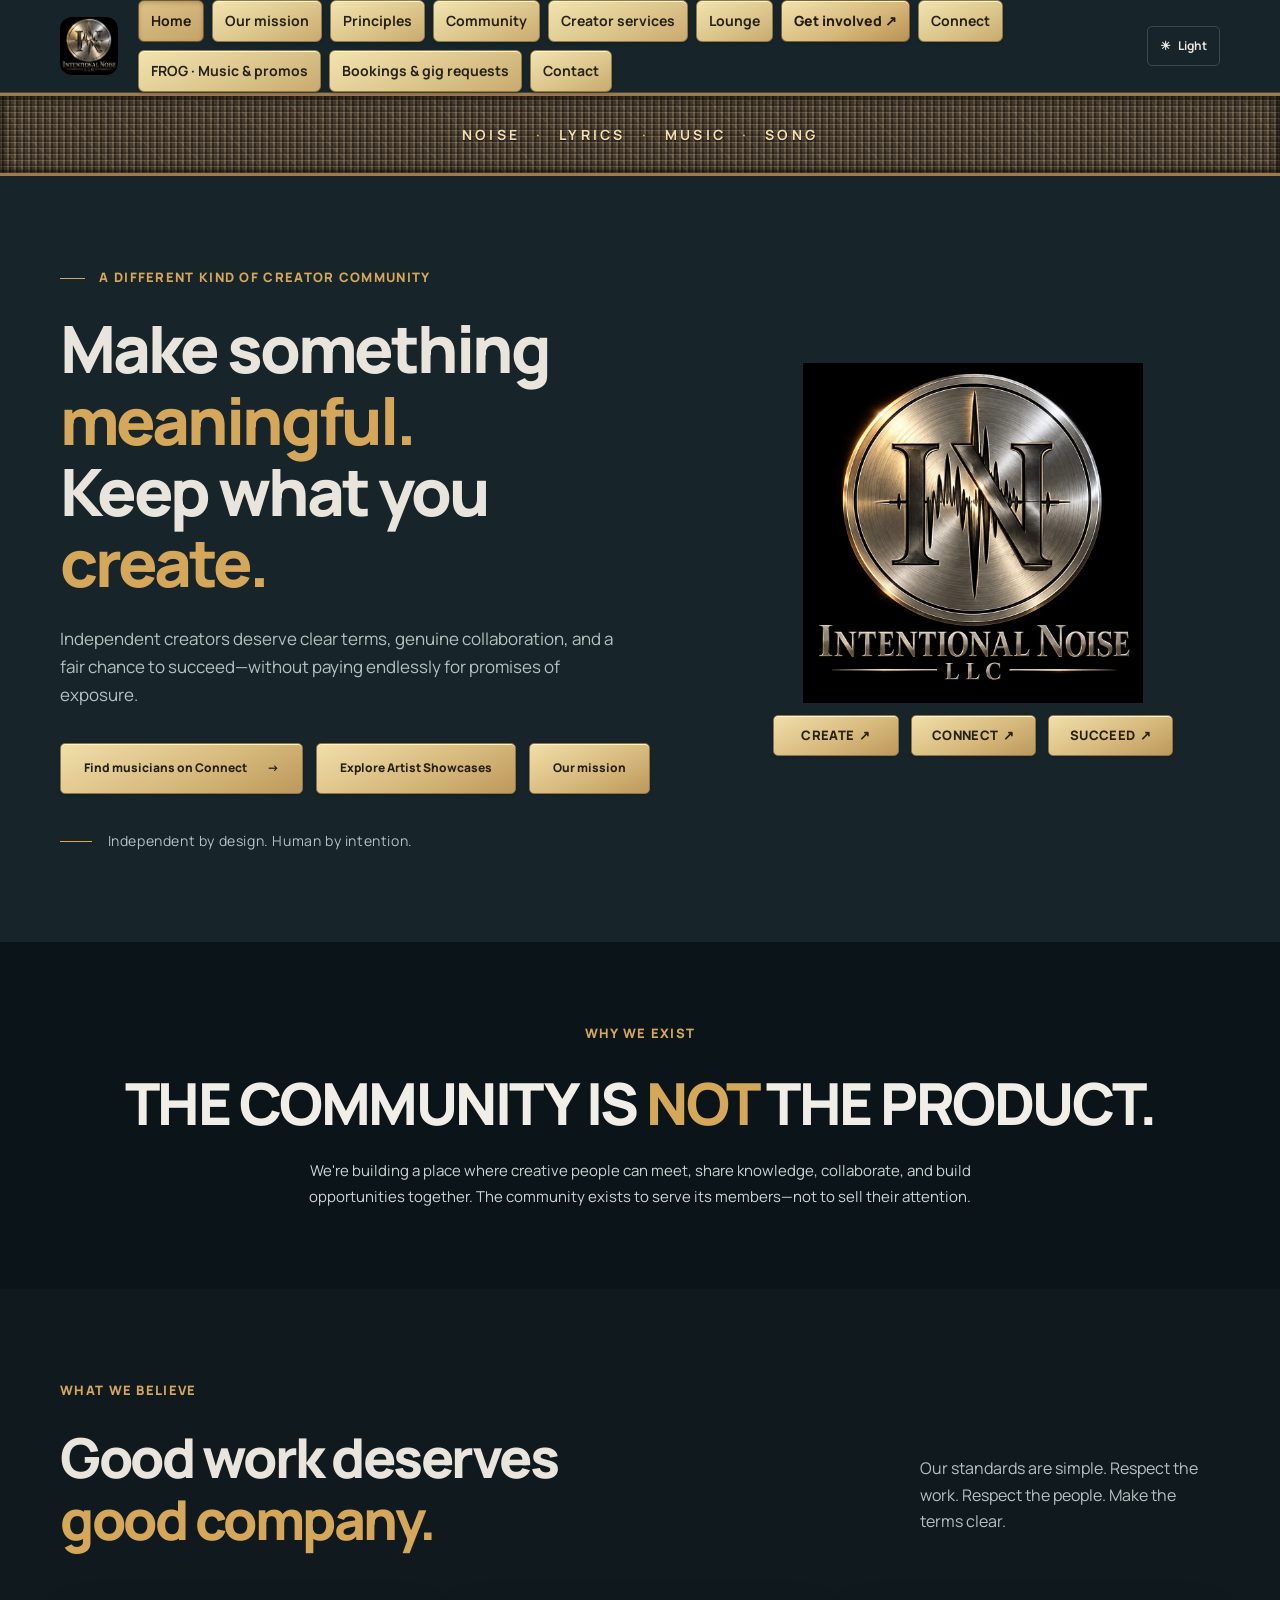
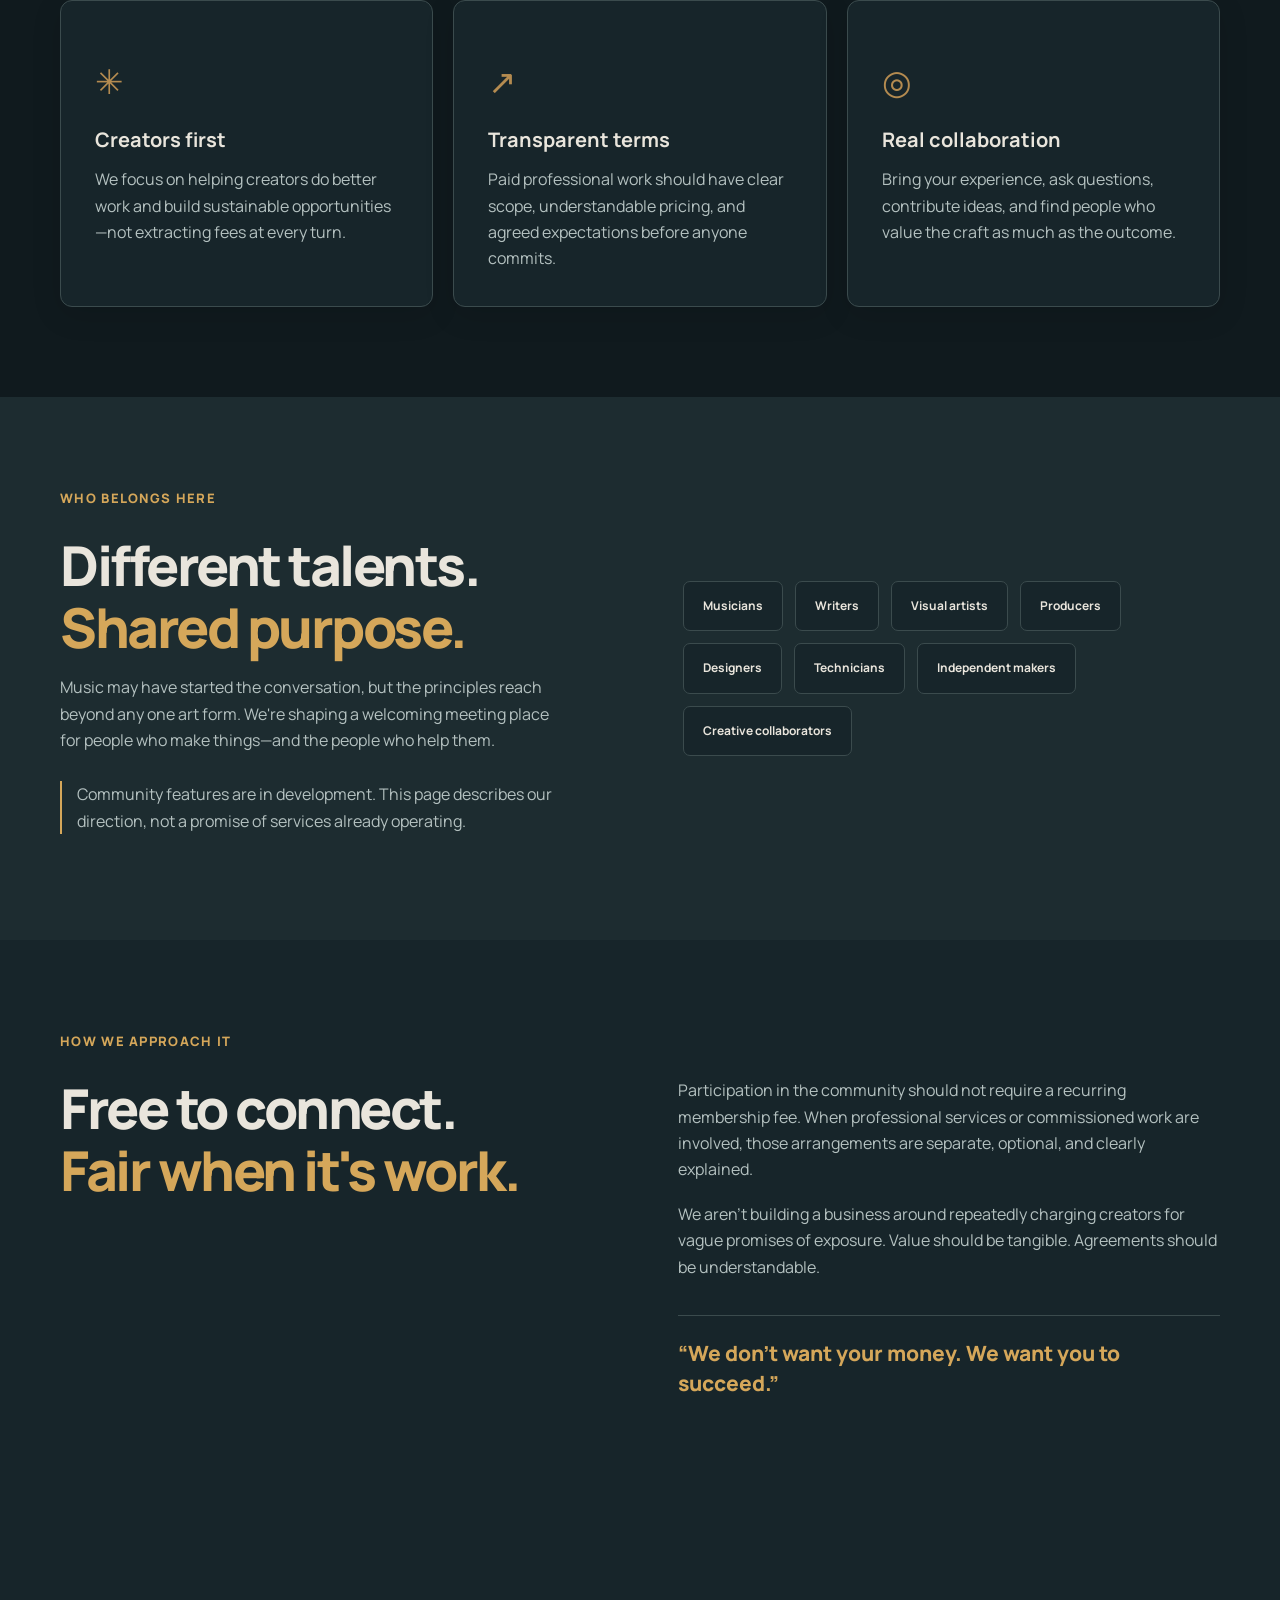
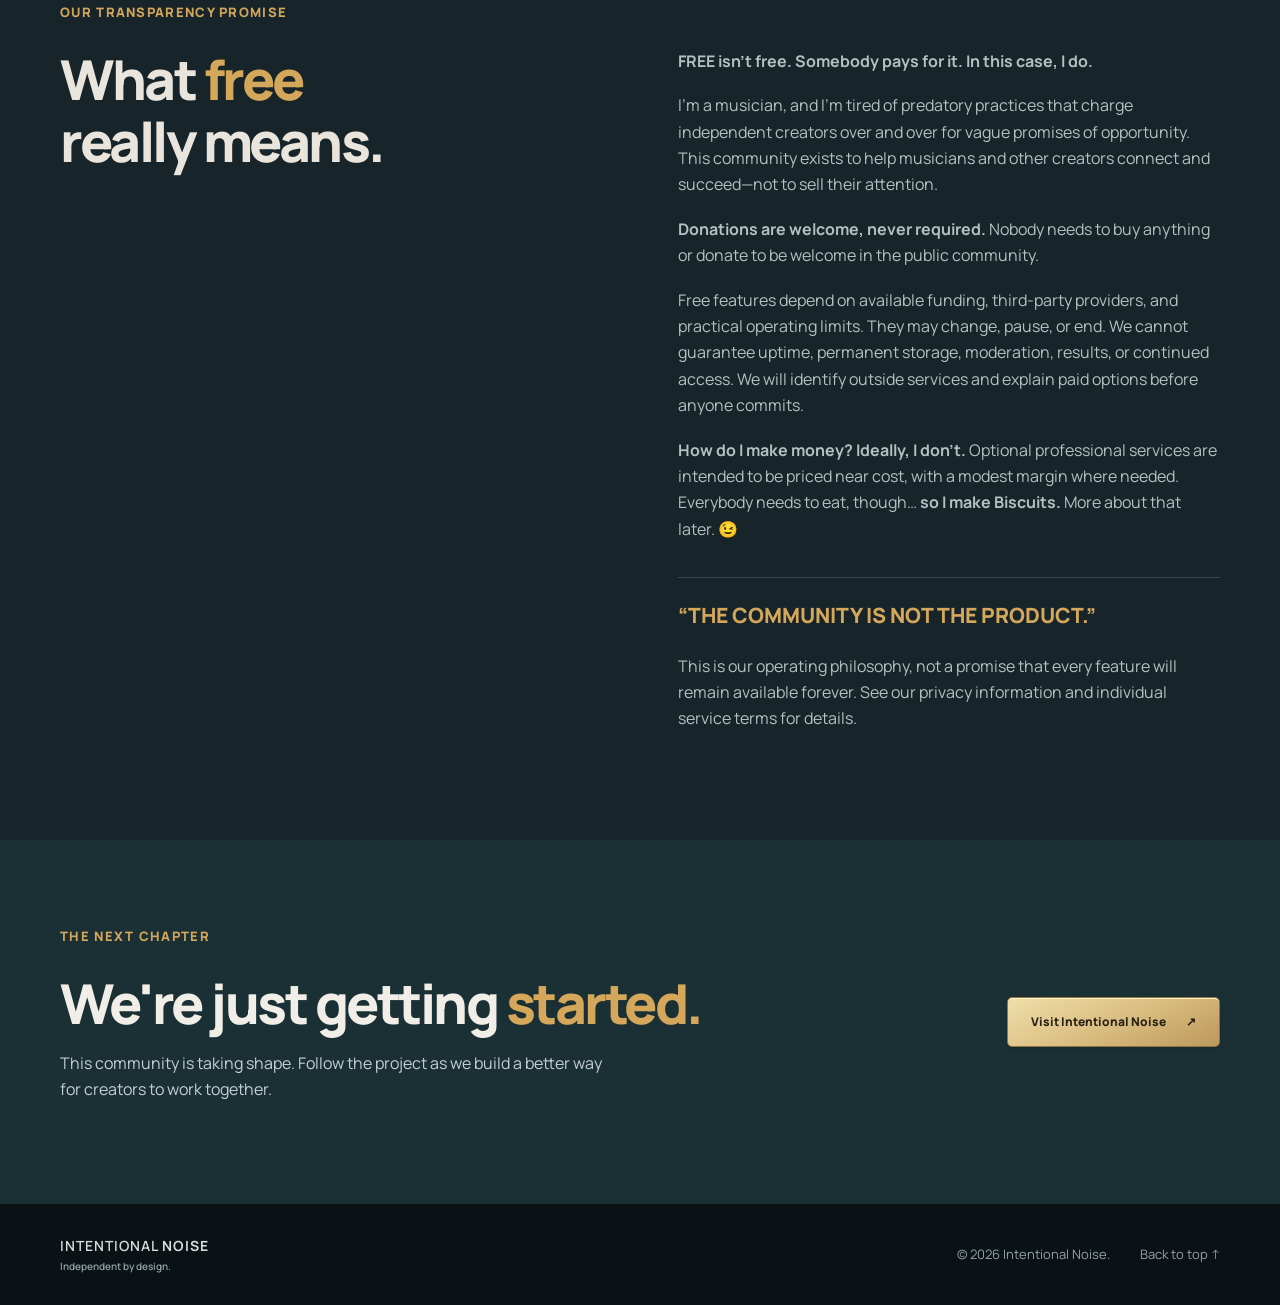
==== index.html @ 83ee8842 "Distinguish FROG music promos from IneedaGig booking requests" ====
<!DOCTYPE html>

<html lang="en">
<head>
<meta charset="utf-8"/>
<meta content="width=device-width, initial-scale=1" name="viewport"/>
<meta content="#10242c" name="theme-color"/>
<meta content="Intentional Noise: a creator-first community built around collaboration, transparency, and independent success." name="description"/>
<title>Intentional Noise | Creators First</title>
<link href="assets/favicon.svg" rel="icon" type="image/svg+xml"/>
<script>try{document.documentElement.dataset.theme=localStorage.getItem("in-theme")||"dark"}catch(e){document.documentElement.dataset.theme="dark"}</script>
<link href="styles.css" rel="stylesheet"/>
<script defer="" src="script.js"></script>
</head>
<body>
<a class="skip" href="#main">Skip to content</a><header class="site-header"><div class="wrap header-inner"><a aria-label="Intentional Noise LLC — homepage" class="brand" href="index.html"><span class="brand-logo"><img alt="Intentional Noise LLC" class="logo-for-dark" height="80" src="assets/logo-dark.webp" width="80"/><img alt="Intentional Noise LLC" class="logo-for-light" height="80" src="assets/logo-light.webp" width="80"/></span></a><button aria-controls="primary-nav" aria-expanded="false" aria-label="Open navigation" class="menu-toggle" type="button"><span></span><span></span><span></span></button><nav aria-label="Primary navigation" class="nav" id="primary-nav"><a aria-current="page" href="index.html">Home</a><a href="mission.html">Our mission</a><a href="principles.html">Principles</a><a href="community.html">Community</a><a href="services.html">Creator services</a><a href="lounge.html">Lounge</a><a class="nav-cta" href="involved.html">Get involved ↗</a><a href="https://connect.intentionalnoise.info">Connect</a><a href="https://connect.intentionalnoise.info/releases-and-gigs.html">FROG · Music &amp; promos</a><a href="https://ineedagig.net/#book">Bookings &amp; gig requests</a><a href="https://intentionalnoise.com/contact.html">Contact</a></nav><button aria-label="Switch to light theme" class="theme-toggle" title="Change color theme" type="button"><span aria-hidden="true" class="theme-symbol">☀</span><span class="theme-label">Light</span></button></div></header><div class="amp-ribbon" aria-label="Noise, Lyrics, Music, Song">NOISE <span>·</span> LYRICS <span>·</span> MUSIC <span>·</span> SONG</div>
<main id="main">
<section class="hero" id="top"><div class="wrap hero-grid"><div class="hero-content"><p class="eyebrow"><span class="eyebrow-line"></span> A DIFFERENT KIND OF CREATOR COMMUNITY</p><h1>Make something <em>meaningful.</em><br/>Keep what you <em>create.</em></h1><p class="hero-lede">Independent creators deserve clear terms, genuine collaboration, and a fair chance to succeed—without paying endlessly for promises of exposure.</p><div class="hero-actions"><a class="button primary" href="https://connect.intentionalnoise.info/">Find musicians on Connect <span aria-hidden="true">→</span></a><a class="button secondary" href="https://intentionalnoise.band/">Explore Artist Showcases</a><a class="button secondary" href="#mission">Our mission</a></div><div class="hero-note"><span class="note-rule"></span> Independent by design. Human by intention.</div></div><div aria-label="Explore Intentional Noise" class="hero-art branded-orbit"><div aria-hidden="true" class="orbit orbit-one"></div><div aria-hidden="true" class="orbit orbit-two"></div><div aria-hidden="true" class="orbit orbit-three"></div><a aria-label="Intentional Noise homepage" class="hero-logo-link" href="index.html"><img alt="Intentional Noise LLC" class="logo-for-dark" height="360" src="assets/logo-dark.webp" width="360"/><img alt="Intentional Noise LLC" class="logo-for-light" height="240" src="assets/logo-light.webp" width="360"/></a><a class="orbit-action orbit-create" href="community.html">CREATE <span aria-hidden="true">↗</span></a><a class="orbit-action orbit-connect" href="https://connect.intentionalnoise.info">CONNECT <span aria-hidden="true">↗</span></a><a class="orbit-action orbit-succeed" href="services.html">SUCCEED <span aria-hidden="true">↗</span></a></div></div></section>
<section class="statement" id="mission"><div class="wrap"><p class="eyebrow light">WHY WE EXIST</p><h2>THE COMMUNITY IS <span>NOT</span> THE PRODUCT.</h2><p>We're building a place where creative people can meet, share knowledge, collaborate, and build opportunities together. The community exists to serve its members—not to sell their attention.</p></div></section>
<section class="section principles" id="principles"><div class="wrap"><div class="section-heading"><div><p class="eyebrow">WHAT WE BELIEVE</p><h2>Good work deserves<br/><em>good company.</em></h2></div><p>Our standards are simple. Respect the work. Respect the people. Make the terms clear.</p></div><div class="principle-grid"><article class="principle"><div aria-hidden="true" class="principle-icon">✳</div><h3>Creators first</h3><p>We focus on helping creators do better work and build sustainable opportunities—not extracting fees at every turn.</p></article><article class="principle"><div aria-hidden="true" class="principle-icon">↗</div><h3>Transparent terms</h3><p>Paid professional work should have clear scope, understandable pricing, and agreed expectations before anyone commits.</p></article><article class="principle"><div aria-hidden="true" class="principle-icon">◎</div><h3>Real collaboration</h3><p>Bring your experience, ask questions, contribute ideas, and find people who value the craft as much as the outcome.</p></article></div></div></section>
<section class="section community" id="community"><div class="wrap community-grid"><div><p class="eyebrow">WHO BELONGS HERE</p><h2>Different talents.<br/><em>Shared purpose.</em></h2><p>Music may have started the conversation, but the principles reach beyond any one art form. We're shaping a welcoming meeting place for people who make things—and the people who help them.</p><p class="small-note">Community features are in development. This page describes our direction, not a promise of services already operating.</p></div><div aria-label="Creative disciplines" class="community-tags"><span>Musicians</span><span>Writers</span><span>Visual artists</span><span>Producers</span><span>Designers</span><span>Technicians</span><span>Independent makers</span><span>Creative collaborators</span></div></div></section>
<section class="section approach" id="approach"><div class="wrap"><p class="eyebrow">HOW WE APPROACH IT</p><div class="approach-grid"><h2>Free to connect.<br/><em>Fair when it's work.</em></h2><div><p>Participation in the community should not require a recurring membership fee. When professional services or commissioned work are involved, those arrangements are separate, optional, and clearly explained.</p><p>We aren't building a business around repeatedly charging creators for vague promises of exposure. Value should be tangible. Agreements should be understandable.</p><div class="quote">“We don't want your money. We want you to succeed.”</div></div></div></div></section>
<section class="section approach" id="transparency"><div class="wrap"><p class="eyebrow">OUR TRANSPARENCY PROMISE</p><div class="approach-grid"><h2>What <em>free</em><br/>really means.</h2><div><p><strong>FREE isn't free. Somebody pays for it. In this case, I do.</strong></p><p>I'm a musician, and I'm tired of predatory practices that charge independent creators over and over for vague promises of opportunity. This community exists to help musicians and other creators connect and succeed—not to sell their attention.</p><p><strong>Donations are welcome, never required.</strong> Nobody needs to buy anything or donate to be welcome in the public community.</p><p>Free features depend on available funding, third-party providers, and practical operating limits. They may change, pause, or end. We cannot guarantee uptime, permanent storage, moderation, results, or continued access. We will identify outside services and explain paid options before anyone commits.</p><p><strong>How do I make money? Ideally, I don't.</strong> Optional professional services are intended to be priced near cost, with a modest margin where needed. Everybody needs to eat, though… <strong>so I make Biscuits.</strong> More about that later. 😉</p><div class="quote">“THE COMMUNITY IS NOT THE PRODUCT.”</div><p class="small-note">This is our operating philosophy, not a promise that every feature will remain available forever. See our <a href="privacy.html">privacy information</a> and individual service terms for details.</p></div></div></div></section>
<section class="connect" id="connect"><div class="wrap connect-inner"><div><p class="eyebrow light">THE NEXT CHAPTER</p><h2>We're just getting <em>started.</em></h2><p>This community is taking shape. Follow the project as we build a better way for creators to work together.</p></div><a class="button light-button" href="https://intentionalnoise.com" rel="noopener noreferrer" target="_blank">Visit Intentional Noise <span aria-hidden="true">↗</span></a></div></section>
</main>
<footer class="footer"><div class="wrap footer-inner"><div class="footer-brand">INTENTIONAL <strong>NOISE</strong><small>Independent by design.</small></div><div class="footer-right"><span>© <span id="year">2026</span> Intentional Noise.</span><a href="#top">Back to top ↑</a></div></div></footer>
</body>
</html>
---- styles.css ----
@import url('https://fonts.googleapis.com/css2?family=DM+Sans:wght@400;500;600;700&family=Manrope:wght@400;500;600;700;800&display=swap');
:root{--ink:#10242c;--ink2:#17323b;--cream:#f7f5ef;--paper:#fffefa;--muted:#52636a;--accent:#d5a75a;--line:#dedfd8;--font:'Manrope',Arial,sans-serif}*{box-sizing:border-box}html{scroll-behavior:smooth;scroll-padding-top:88px}body{margin:0;background:var(--cream);color:var(--ink);font-family:var(--font);line-height:1.7}a{color:inherit;text-decoration:none}button{font:inherit}a:focus-visible,button:focus-visible{outline:3px solid var(--accent);outline-offset:4px}.wrap{width:min(1160px,calc(100% - 48px));margin:auto}.skip{position:absolute;top:-60px;left:12px;z-index:100;padding:8px 16px;background:white}.skip:focus{top:8px}.site-header{background:var(--paper);border-bottom:1px solid var(--line);position:sticky;top:0;z-index:20}.header-inner{min-height:88px;display:flex;justify-content:space-between;align-items:center;gap:20px}.brand{display:flex;align-items:center;gap:13px}.brand-mark{font-size:29px;letter-spacing:-4px;font-weight:800;line-height:1}.brand-dot,.center-mark span{color:var(--accent)}.brand-text{font-size:12px;font-weight:500;letter-spacing:2px;line-height:1.15}.brand-text strong{font-weight:800}.brand-text small{display:block;font-size:8px;letter-spacing:2px;color:#778186;margin-top:5px}.nav{display:flex;align-items:center;gap:27px;font-size:12px;font-weight:700}.nav a:not(.nav-cta):hover{color:#98713b}.nav-cta{background:var(--ink);color:white;padding:12px 17px}.nav-cta:hover{background:#2d4952}.menu-toggle{display:none}.hero{background:var(--paper);overflow:hidden}.hero-grid{min-height:590px;display:grid;grid-template-columns:1.15fr .85fr;align-items:center;gap:30px}.hero-content{padding:85px 0}.eyebrow{font-size:11px;font-weight:800;letter-spacing:2.2px;color:#8d6a3d;margin:0 0 25px}.eyebrow-line{display:inline-block;width:25px;height:1px;background:var(--accent);vertical-align:middle;margin-right:10px}.hero h1,h2{letter-spacing:-2.5px;line-height:1.13;font-weight:800}.hero h1{font-size:clamp(42px,5vw,67px);margin:0 0 27px}.hero h1 em,h2 em{font-style:normal;color:#a67a40}.hero-lede{font-size:16px;color:var(--muted);max-width:570px}.hero-actions{display:flex;flex-wrap:wrap;gap:13px;margin-top:34px}.button{display:inline-flex;align-items:center;justify-content:center;gap:20px;padding:14px 23px;font-size:12px;font-weight:800;min-height:49px;transition:transform .15s,background .15s}.button:hover{transform:translateY(-2px)}.primary{background:var(--ink);color:white}.secondary{border:1px solid #c9d0cf}.hero-note{font-size:11px;letter-spacing:.6px;color:#778186;margin-top:50px}.note-rule{display:inline-block;width:32px;height:1px;background:var(--accent);vertical-align:middle;margin-right:12px}.hero-art{position:relative;aspect-ratio:1;max-width:480px;width:100%;margin:auto;display:grid;place-items:center}.hero-art:before{content:"";position:absolute;inset:6%;background:radial-gradient(circle,#e7dfcc 0,transparent 65%);opacity:.55}.orbit{position:absolute;border:1px solid #d8d7cb;border-radius:50%;aspect-ratio:1}.orbit-one{width:49%}.orbit-two{width:75%}.orbit-three{width:100%;border-style:dashed;opacity:.7}.center-mark{font-size:clamp(75px,11vw,140px);font-weight:800;letter-spacing:-18px;z-index:1}.orbit-label{position:absolute;font-size:9px;font-weight:800;letter-spacing:2px;color:#937c5d;background:var(--paper);padding:4px 10px}.label-one{top:15%;left:7%}.label-two{right:-2%;top:48%}.label-three{bottom:14%;left:15%}.statement{background:var(--ink);color:white;padding:90px 0;text-align:center}.light{color:var(--accent)}.statement h2{font-size:clamp(30px,5vw,58px);margin:0 0 23px}.statement h2 span{color:var(--accent)}.statement p:last-child{max-width:750px;margin:0 auto;color:#cad4d4;font-size:15px}.section{padding:110px 0}.section-heading{display:flex;justify-content:space-between;align-items:end;gap:50px;margin-bottom:50px}.section-heading h2,.community h2,.approach h2,.connect h2{font-size:clamp(34px,4.5vw,55px);margin:0}.section-heading>p{max-width:300px;color:var(--muted);font-size:14px}.principle-grid{display:grid;grid-template-columns:repeat(3,1fr);gap:18px}.principle{background:var(--paper);padding:34px;min-height:300px;border:1px solid #e7e6de}.number{font-size:11px;font-weight:800;color:#9d8d73}.principle-icon{font-size:34px;color:#b48b50;margin:26px 0 12px}.principle h3{font-size:20px;margin:0 0 9px}.principle p{font-size:13px;color:var(--muted);margin:0}.community{background:#eaece7}.community-grid{display:grid;grid-template-columns:1fr 1fr;gap:85px;align-items:center}.community-grid p:not(.eyebrow){max-width:510px;color:var(--muted);font-size:14px}.community-grid .small-note{font-size:11px!important;border-left:2px solid var(--accent);padding-left:15px;margin-top:28px}.community-tags{display:flex;flex-wrap:wrap;gap:12px;align-content:center}.community-tags span{padding:14px 19px;background:var(--paper);border:1px solid #d6dad4;font-size:12px;font-weight:700}.approach{background:var(--paper)}.approach-grid{display:grid;grid-template-columns:1fr 1fr;gap:90px}.approach-grid p{font-size:14px;color:var(--muted);margin:0 0 18px}.quote{margin-top:35px;padding:22px 0;border-top:1px solid var(--line);font-size:21px;line-height:1.45;font-weight:800;color:#9e7845}.connect{background:var(--ink2);color:white;padding:85px 0}.connect-inner{display:flex;align-items:center;justify-content:space-between;gap:40px}.connect h2 em{color:var(--accent)}.connect p:not(.eyebrow){color:#c4d0d0;max-width:560px;font-size:14px}.light-button{background:var(--accent);color:var(--ink);white-space:nowrap}.footer{background:#0c1b21;color:#d5dddc;padding:30px 0}.footer-inner{display:flex;align-items:center;justify-content:space-between;gap:20px}.footer-brand{font-size:14px;letter-spacing:1px}.footer-brand small{display:block;color:#91a1a4;font-size:10px;letter-spacing:0}.footer-right{display:flex;gap:30px;font-size:11px;color:#91a1a4}.footer-right a:hover{color:white}@media(max-width:900px){.nav{gap:12px;font-size:11px}.hero-grid{grid-template-columns:1fr}.hero-content{padding:75px 0 0}.hero-art{max-width:350px;margin-bottom:45px}.community-grid,.approach-grid{gap:35px}}@media(max-width:700px){.wrap{width:min(100% - 36px,1160px)}.header-inner{min-height:76px}.menu-toggle{display:flex;flex-direction:column;gap:5px;padding:10px;border:0;background:none;cursor:pointer}.menu-toggle span{width:23px;height:2px;background:var(--ink)}.nav{display:none;position:absolute;top:76px;left:0;right:0;background:var(--paper);padding:20px 18px 24px;flex-direction:column;align-items:stretch;border-bottom:1px solid var(--line);gap:17px}.nav.open{display:flex}.nav-cta{text-align:center}.hero h1{font-size:clamp(39px,10vw,58px)}.hero-content{padding-top:65px}.hero-art{max-width:280px}.center-mark{font-size:90px}.statement{padding:65px 0}.section{padding:75px 0}.section-heading,.connect-inner{display:block}.section-heading>p{margin-top:25px}.principle-grid,.community-grid,.approach-grid{grid-template-columns:1fr}.principle{min-height:0}.community-tags{margin-top:30px}.connect .button{margin-top:20px}.footer-inner,.footer-right{flex-direction:column;align-items:start;gap:12px}.hero-note{margin-top:32px}}@media(prefers-reduced-motion:reduce){html{scroll-behavior:auto}.button{transition:none}}

/* Multi-page additions — v0.2 */
.nav{gap:15px}.nav a[aria-current="page"]{color:#a67a40}.page-hero{background:var(--paper);padding:110px 0 100px;border-bottom:1px solid var(--line)}.page-hero h1{font-size:clamp(38px,5.3vw,68px);letter-spacing:-2.5px;line-height:1.13;margin:0 0 26px;max-width:850px}.page-hero p:last-child{max-width:760px;font-size:17px;color:var(--muted)}.page-section{padding:85px 0 110px}.info-grid{display:grid;grid-template-columns:repeat(2,minmax(0,1fr));gap:20px}.info-card{background:var(--paper);border:1px solid #e7e6de;padding:36px}.info-card h2{font-size:24px;letter-spacing:-.7px;margin:0 0 14px}.info-card p{font-size:14px;color:var(--muted);margin:0}.page-next{margin-top:35px}@media(max-width:700px){.page-hero{padding:70px 0}.page-section{padding:55px 0 75px}.info-grid{grid-template-columns:1fr}.info-card{padding:27px}}

/* v0.3 — eye-friendly themes; dark is default */
:root[data-theme="dark"]{color-scheme:dark;--ink:#e9e5dc;--ink2:#16252a;--cream:#101a1e;--paper:#17252a;--muted:#b4c1c0;--accent:#d5a75a;--line:#3b4b4d}
:root[data-theme="light"]{color-scheme:light;--cream:#f2f0e9;--paper:#faf9f5}
.theme-toggle{display:inline-flex;align-items:center;gap:7px;border:1px solid var(--line);background:var(--paper);color:var(--ink);padding:9px 12px;cursor:pointer;border-radius:5px;font-size:12px;font-weight:700;white-space:nowrap}
.theme-toggle:hover{border-color:var(--accent)}
:root[data-theme="dark"] .nav-cta,:root[data-theme="dark"] .primary{background:#d5a75a;color:#101a1e}
:root[data-theme="dark"] .nav-cta:hover{background:#e6bc75}
:root[data-theme="dark"] .statement{background:#0b1519;color:#f1eee8}
:root[data-theme="dark"] .connect{background:#1b3035;color:#f1eee8}
:root[data-theme="dark"] .footer{background:#0a1215}
:root[data-theme="dark"] .community{background:#1d2c30}
:root[data-theme="dark"] .principle,:root[data-theme="dark"] .info-card{border-color:var(--line)}
:root[data-theme="dark"] .community-tags span{border-color:var(--line)}
:root[data-theme="dark"] .hero-art:before{background:radial-gradient(circle,#4b4737 0,transparent 65%)}
:root[data-theme="dark"] .orbit{border-color:#516061}
:root[data-theme="dark"] .hero h1 em,:root[data-theme="dark"] h2 em,:root[data-theme="dark"] .nav a[aria-current="page"]{color:#d5a75a}
:root[data-theme="dark"] .eyebrow,:root[data-theme="dark"] .quote{color:#d5a75a}
:root[data-theme="dark"] .brand-text small,:root[data-theme="dark"] .hero-note{color:#a9b7b7}
:root[data-theme="dark"] .orbit-label{color:#d5b98b}
:root[data-theme="dark"] .secondary{border-color:#627476}
:root[data-theme="dark"] .menu-toggle span{background:var(--ink)}
:root[data-theme="dark"] .skip{background:#17252a}
@media(max-width:700px){.theme-toggle{margin-left:auto;padding:8px}.theme-label{display:none}.header-inner{gap:9px}}

/* v0.4 forms */
.contact-form{display:grid;gap:17px;margin-top:20px}.contact-form label{display:grid;gap:6px;font-size:13px;font-weight:700}.contact-form input:not([type=checkbox]),.contact-form textarea,.contact-form select{width:100%;padding:12px;border:1px solid var(--line);border-radius:4px;background:var(--cream);color:var(--ink);font:inherit}.contact-form .consent{display:flex;align-items:flex-start;gap:10px;font-weight:500;line-height:1.5}.contact-form .consent input{margin-top:5px;accent-color:var(--accent)}.contact-form a,.privacy-copy a{text-decoration:underline;text-underline-offset:3px}.form-status{font-size:13px;color:var(--muted);margin:0}.honeypot{position:absolute;left:-9999px}.privacy-copy{max-width:800px}.privacy-copy h2{font-size:24px;letter-spacing:-.5px;margin-top:34px}.privacy-copy p{color:var(--muted)}

/* v0.5 community lounge */
.lounge-grid{display:grid;grid-template-columns:repeat(2,minmax(0,1fr));gap:20px}.lounge-panel{display:flex;flex-direction:column;align-items:flex-start;gap:14px}.lounge-panel h2{margin:0}.lounge-panel p{margin:0}.lounge-panel label{font-size:13px;font-weight:700}.lounge-panel input{padding:12px;border:1px solid var(--line);border-radius:4px;background:var(--cream);color:var(--ink);width:min(100%,330px);font:inherit}.lounge-rules{margin-top:20px}.lounge-rules p{margin-top:12px}.lounge-rules a{text-decoration:underline}@media(max-width:700px){.lounge-grid{grid-template-columns:1fr}}


/* v0.6 — official LLC artwork and clickable CREATE / CONNECT / SUCCEED */
.brand-logo{display:block;position:relative;width:68px;height:68px;flex:none;overflow:hidden;border-radius:50%}
.brand-logo img{position:absolute;inset:0;width:100%;height:100%;object-fit:cover}
.logo-for-light{display:none!important}
:root[data-theme="light"] .logo-for-dark{display:none!important}
:root[data-theme="light"] .logo-for-light{display:block!important}
.brand{gap:10px}
.branded-orbit{isolation:isolate;min-height:430px}
.branded-orbit .orbit{pointer-events:none}
.hero-logo-link{position:relative;z-index:2;display:block;width:72%;aspect-ratio:1;overflow:hidden;border-radius:50%;box-shadow:0 14px 48px #0003;transition:transform .2s}
.hero-logo-link:hover,.hero-logo-link:focus-visible{transform:scale(1.035)}
.hero-logo-link img{position:absolute;inset:0;width:100%;height:100%;object-fit:cover}
/* Light logo includes the business name on a white field; contain it to avoid clipping */
:root[data-theme="light"] .hero-logo-link{border-radius:14px;box-shadow:none;width:78%;background:#faf9f5;aspect-ratio:1.25}
:root[data-theme="light"] .hero-logo-link img{object-fit:contain}
.orbit-action{position:absolute;z-index:4;display:inline-flex;align-items:center;gap:5px;justify-content:center;padding:11px 14px;border:1px solid var(--accent);border-radius:30px;background:var(--paper);color:var(--ink);font-size:11px;font-weight:800;letter-spacing:1px;text-decoration:none;box-shadow:0 3px 15px #0002;transition:transform .15s,background .15s}
.orbit-action:hover,.orbit-action:focus-visible{transform:translateY(-3px);background:var(--accent);color:#101a1e}
.orbit-create{top:6%;left:15%}.orbit-connect{right:-1%;top:45%}.orbit-succeed{bottom:6%;left:12%}
:root[data-theme="dark"] .hero-art:before{opacity:.25}
@media(max-width:900px){.branded-orbit{min-height:370px}}
@media(max-width:700px){.brand-logo{width:48px;height:48px}.brand-text{font-size:10px}.branded-orbit{min-height:320px;max-width:330px;margin:18px auto 55px}.hero-logo-link{width:70%}.orbit-action{font-size:9px;padding:9px 10px}.orbit-create{top:0;left:6%}.orbit-connect{right:-4%;top:44%}.orbit-succeed{bottom:0;left:7%}}
@media(prefers-reduced-motion:reduce){.hero-logo-link,.orbit-action{transition:none}}


/* v0.7 — cohesive editorial redesign: clean grids, no floating orbit clutter */
:root{--radius:12px}
body{font-size:15px}
.site-header{backdrop-filter:blur(16px);-webkit-backdrop-filter:blur(16px)}
.header-inner{min-height:86px}
.brand-logo{width:58px;height:58px;border-radius:12px}
.brand-logo img{object-fit:contain}
.nav{gap:clamp(10px,1.5vw,24px);font-size:12px}
.nav a{white-space:nowrap}
.nav-cta,.button{border-radius:7px}
.hero{position:relative}
.hero-grid{min-height:600px;grid-template-columns:minmax(0,1.1fr) minmax(0,.9fr);gap:clamp(28px,5vw,80px)}
.hero-content{padding:90px 0}
.hero h1{font-size:clamp(44px,5.1vw,72px);letter-spacing:-3px;line-height:1.09}
.hero-lede{font-size:17px;line-height:1.75}
.hero-note{margin-top:35px}
.hero-art.branded-orbit{min-height:0;max-width:460px;aspect-ratio:auto;display:flex;flex-direction:column;gap:24px;align-items:center;justify-content:center;padding:25px 0}
.hero-art:before,.branded-orbit .orbit{display:none!important}
.hero-logo-link,:root[data-theme="light"] .hero-logo-link{width:min(100%,390px);aspect-ratio:1;border-radius:16px;box-shadow:none;background:transparent;overflow:visible}
.hero-logo-link img,:root[data-theme="light"] .hero-logo-link img{object-fit:contain}
.orbit-action,.orbit-create,.orbit-connect,.orbit-succeed{position:static;transform:none;box-shadow:none}
.branded-orbit{display:grid!important;grid-template-columns:repeat(3,minmax(0,1fr));gap:10px}
.branded-orbit .hero-logo-link{grid-column:1/-1;justify-self:center}
.branded-orbit .orbit-action{min-width:0;width:100%;padding:13px 7px;border-radius:7px;letter-spacing:.3px;font-size:11px}
.orbit-action:hover,.orbit-action:focus-visible{transform:translateY(-2px)}
.section{padding:90px 0}
.statement{padding:80px 0}
.principle-grid{gap:20px}
.principle,.info-card{border-radius:var(--radius);padding:34px;box-shadow:0 8px 30px rgba(0,0,0,.045)}
.principle{min-height:260px}
.principle-icon{margin:18px 0 12px}
.community-tags span{border-radius:7px}
.approach-grid{gap:clamp(25px,6vw,90px)}
.page-hero{padding:82px 0 72px}
.page-section{padding:70px 0 90px}
.info-grid{gap:22px}
.info-card p+p{margin-top:14px}
.info-card .page-next{margin-top:25px}
.connect-inner{align-items:center}
.footer-brand{font-weight:600}
:root[data-theme="dark"] .principle,:root[data-theme="dark"] .info-card{box-shadow:0 8px 30px rgba(0,0,0,.12)}
@media(max-width:1020px){.nav{gap:10px;font-size:11px}.header-inner{gap:10px}.hero-grid{gap:20px}}
@media(max-width:900px){.hero-grid{grid-template-columns:1fr;min-height:0}.hero-content{padding:70px 0 10px}.hero-art.branded-orbit{max-width:460px;width:100%;margin:0 auto 50px;padding:0;min-height:0}.community-grid,.approach-grid{gap:35px}}
@media(max-width:700px){.header-inner{min-height:76px}.brand-logo{width:48px;height:48px}.nav{gap:16px;font-size:13px}.hero-content{padding:55px 0 12px}.hero h1{font-size:clamp(38px,10vw,55px);letter-spacing:-2px}.hero-lede{font-size:15px}.hero-art.branded-orbit{max-width:340px;margin:0 auto 45px;gap:9px}.hero-logo-link,:root[data-theme="light"] .hero-logo-link{width:min(100%,280px)}.branded-orbit .orbit-action{font-size:9px;padding:10px 5px;letter-spacing:0}.section{padding:65px 0}.statement{padding:62px 0}.principle,.info-card{padding:25px}.page-hero{padding:60px 0}.page-section{padding:52px 0 70px}.connect-inner{display:block}.footer-inner{gap:18px}}
@media(max-width:370px){.branded-orbit .orbit-action{font-size:8px}}



/* Approved theme-specific branding: solid black original on light, transparent on dark */
:root[data-theme="light"]{--bg:#f2efe8}
:root[data-theme="light"] body{background:#f2efe8}
:root[data-theme="light"] .hero-art.branded-orbit{background:transparent;border:0;box-shadow:none;padding:0}
:root[data-theme="light"] .hero-art.branded-orbit .logo-for-dark{display:none!important}
:root[data-theme="light"] .hero-art.branded-orbit .logo-for-light{display:block!important}
:root[data-theme="dark"] .hero-art.branded-orbit .logo-for-light{display:none!important}
:root[data-theme="dark"] .hero-art.branded-orbit .logo-for-dark{display:block!important}

/* 2026-10-14 legibility and original-artwork presentation repair */
:root[data-theme="light"]{--paper:#f5f2eb;--cream:#f2efe8;--muted:#40515a}
:root[data-theme="light"] .hero{background:#f5f2eb}
:root[data-theme="light"] .site-header{background:#f5f2eb}
.hero-art.branded-orbit{max-width:400px!important;gap:12px!important;border-radius:0!important;box-shadow:none!important;padding:0!important}
.hero-logo-link{display:block!important;max-width:340px!important;width:100%!important;border-radius:0!important;overflow:visible!important;background:none!important;box-shadow:none!important}
.hero-logo-link img{width:100%!important;height:auto!important;max-height:390px;object-fit:contain;border-radius:0!important}
:root[data-theme="light"] .hero-art.branded-orbit{background:none!important}
:root[data-theme="light"] .hero-art.branded-orbit .logo-for-light{display:block!important}
:root[data-theme="light"] .hero-art.branded-orbit .logo-for-dark{display:none!important}
.branded-orbit .orbit-action{background:#142a33!important;color:#ffffff!important;border:1px solid #142a33!important;border-radius:4px!important;min-width:0!important;font-size:13px!important;font-weight:800!important;letter-spacing:.35px!important;padding:12px 10px!important;line-height:1.2!important;text-shadow:none!important}
.branded-orbit .orbit-action:hover,.branded-orbit .orbit-action:focus-visible{background:#324b56!important;color:#fff!important}
:root[data-theme="dark"] .branded-orbit .orbit-action{background:#d5a75a!important;color:#10242c!important;border-color:#d5a75a!important}
:root[data-theme="dark"] .branded-orbit .orbit-action:hover{background:#f1c77f!important;color:#10242c!important}
.eyebrow{font-size:13px!important;letter-spacing:1.3px!important}
.hero-note{font-size:14px!important;color:var(--muted)!important}
.hero-lede{font-size:17px!important;line-height:1.65!important;color:var(--muted)!important}
.nav{font-size:14px!important}
.brand-text small{font-size:11px!important}
.principle p,.community-grid p:not(.eyebrow),.approach-grid p,.section-heading>p,.connect p:not(.eyebrow){font-size:16px!important;line-height:1.65!important}
.community-grid .small-note{font-size:14px!important}
.footer-right{font-size:13px!important}
@media(max-width:700px){.hero-art.branded-orbit{max-width:330px!important}.hero-logo-link{max-width:290px!important}.branded-orbit .orbit-action{font-size:12px!important}.nav{font-size:14px!important}}

/* Navigation buttons */
.nav{gap:8px;flex-wrap:wrap}.nav>a{padding:9px 11px;border:1px solid var(--line);border-radius:6px}.nav>a:hover,.nav>a[aria-current="page"]{border-color:var(--accent)}

/* October 2026: restrained navigation and amplifier ribbon */
.nav a{display:inline-flex;align-items:center;justify-content:center;min-height:40px;padding:8px 12px;border:1px solid var(--line);border-radius:6px;transition:border-color .2s,background-color .2s,color .2s}
.nav a:hover{border-color:var(--accent)}
.nav a[aria-current="page"]:not(.nav-cta){border-color:var(--accent);background:color-mix(in srgb,var(--accent) 12%,transparent)}
.nav .nav-cta{position:relative;overflow:hidden;isolation:isolate;background:#182c34;color:#fff;border-color:#58636a}
.nav .nav-cta::after{content:"";position:absolute;inset:-40% auto -40% -65%;width:32%;transform:skewX(-25deg);background:linear-gradient(90deg,transparent,rgba(255,255,255,.05),rgba(255,255,255,.32),rgba(255,255,255,.05),transparent);pointer-events:none;animation:amp-glint 8s ease-in-out 3;animation-fill-mode:forwards}
@keyframes amp-glint{0%,89%{left:-65%;opacity:0}90%{left:-65%;opacity:1}99%{left:135%;opacity:1}100%{left:135%;opacity:0}}
:root[data-theme="dark"] .nav .nav-cta{background:#d5a75a;color:#101a1e;border-color:#d5a75a}
:root[data-theme="dark"] .nav .nav-cta::after{background:linear-gradient(90deg,transparent,rgba(255,255,255,.05),rgba(255,255,255,.48),transparent)}
.amp-ribbon{padding:20px 16px;text-align:center;letter-spacing:.23em;font-size:clamp(10px,1.25vw,14px);font-weight:700;color:var(--ink);border-block:1px solid var(--line);background:repeating-linear-gradient(35deg,transparent 0 3px,rgba(128,108,72,.07) 3px 4px),repeating-linear-gradient(145deg,transparent 0 4px,rgba(128,108,72,.06) 4px 5px),var(--paper)}
.amp-ribbon span{color:#a67a40;margin:0 .7em}
@media(max-width:700px){.nav a{width:100%}.amp-ribbon{letter-spacing:.08em;padding:16px 8px}.amp-ribbon span{margin:0 .25em}}
@media(prefers-reduced-motion:reduce){.nav .nav-cta::after{animation:none;display:none}}


/* Vintage Fender-inspired grille cloth and aged tweed controls — 2026-10-25.
   Keep the woven texture in the Get Involved ribbon rather than behind body copy. */
.amp-ribbon{
  color:#f3dfb2;
  text-shadow:0 1px 1px #140f0b;
  padding:27px 14px;
  border-top:3px solid #a17a45;
  border-bottom:3px solid #a17a45;
  box-shadow:inset 0 3px 9px #0008,inset 0 -3px 9px #0007;
  background-color:#473c30;
  background-image:
    repeating-linear-gradient(0deg,rgba(225,202,158,.19) 0 1px,rgba(19,15,12,.28) 1px 3px,transparent 3px 6px),
    repeating-linear-gradient(90deg,rgba(219,192,140,.23) 0 2px,rgba(20,16,12,.42) 2px 4px,transparent 4px 7px),
    repeating-linear-gradient(45deg,transparent 0 6px,rgba(218,190,137,.10) 6px 7px,transparent 7px 13px);
}
.amp-ribbon span{color:#d7ac61;text-shadow:0 1px 2px #140f0b}
.nav a,
:root[data-theme="dark"] .nav a,
:root[data-theme="light"] .nav a{
  background:linear-gradient(155deg,#f2e3af,#dbc58b 58%,#c9aa6f);
  color:#282319;
  border:1px solid #947947;
  box-shadow:inset 0 1px 0 #fff7d0,0 2px 3px #0002;
  text-shadow:none;
}
.nav a:hover,
:root[data-theme="dark"] .nav a:hover,
:root[data-theme="light"] .nav a:hover{
  background:linear-gradient(155deg,#fff0bd,#e8d19b 58%,#d6b77d);
  color:#241d14;
  border-color:#6e542b;
}
.nav a[aria-current="page"]:not(.nav-cta),
:root[data-theme="dark"] .nav a[aria-current="page"]:not(.nav-cta),
:root[data-theme="light"] .nav a[aria-current="page"]:not(.nav-cta){
  background:linear-gradient(155deg,#ddc38a,#c4a367);
  color:#201a10;
  border-color:#75572b;
  box-shadow:inset 0 2px 4px #49351e45;
}
.nav .nav-cta,
:root[data-theme="dark"] .nav .nav-cta,
:root[data-theme="light"] .nav .nav-cta{
  background:linear-gradient(155deg,#f3e1ac,#d5b779 60%,#b99253);
  color:#241d13;
  border:1px solid #806037;
  font-weight:800;
}
.nav .nav-cta:hover,
:root[data-theme="dark"] .nav .nav-cta:hover,
:root[data-theme="light"] .nav .nav-cta:hover{
  background:linear-gradient(155deg,#fbe9b5,#e5c88b 60%,#cea968);
  color:#241d13;
}
.nav .nav-cta::after,
:root[data-theme="dark"] .nav .nav-cta::after{
  background:linear-gradient(90deg,transparent,rgba(255,255,245,.04),rgba(255,255,245,.48),rgba(255,255,245,.04),transparent);
}
.button.primary,
:root[data-theme="dark"] .button.primary{
  background:linear-gradient(155deg,#f1dfaa,#d5b77a 60%,#bc985b);
  color:#272116;
  border:1px solid #927345;
  border-radius:5px;
  box-shadow:inset 0 1px 0 #fff4c7,0 2px 3px #0002;
}
.button.primary:hover,
:root[data-theme="dark"] .button.primary:hover{
  background:linear-gradient(155deg,#fff0bd,#e2c58a 60%,#cfa96a);
  color:#272116;
}
@media(max-width:700px){.amp-ribbon{padding:20px 8px;line-height:1.9}}

/* Complete the aged-tweed control finish across both themes. */
.button,
:root[data-theme="light"] .button,
:root[data-theme="dark"] .button,
.branded-orbit .orbit-action,
:root[data-theme="light"] .branded-orbit .orbit-action,
:root[data-theme="dark"] .branded-orbit .orbit-action{
  background:linear-gradient(155deg,#f1dfaa,#d5b77a 60%,#bc985b)!important;
  color:#272116!important;
  border:1px solid #927345!important;
  border-radius:5px!important;
  box-shadow:inset 0 1px 0 #fff4c7,0 2px 3px #0002!important;
  text-shadow:none!important;
}
.button:hover,.button:focus-visible,
:root[data-theme="light"] .button:hover,
:root[data-theme="dark"] .button:hover,
.branded-orbit .orbit-action:hover,.branded-orbit .orbit-action:focus-visible,
:root[data-theme="light"] .branded-orbit .orbit-action:hover,
:root[data-theme="dark"] .branded-orbit .orbit-action:hover{
  background:linear-gradient(155deg,#fff0bd,#e2c58a 60%,#cfa96a)!important;
  color:#272116!important;
}
.nav .nav-cta[aria-current="page"],
:root[data-theme="light"] .nav .nav-cta[aria-current="page"],
:root[data-theme="dark"] .nav .nav-cta[aria-current="page"]{
  background:linear-gradient(155deg,#ddc38a,#c4a367);
  color:#201a10;border-color:#75572b;
  box-shadow:inset 0 2px 4px #49351e45;
}
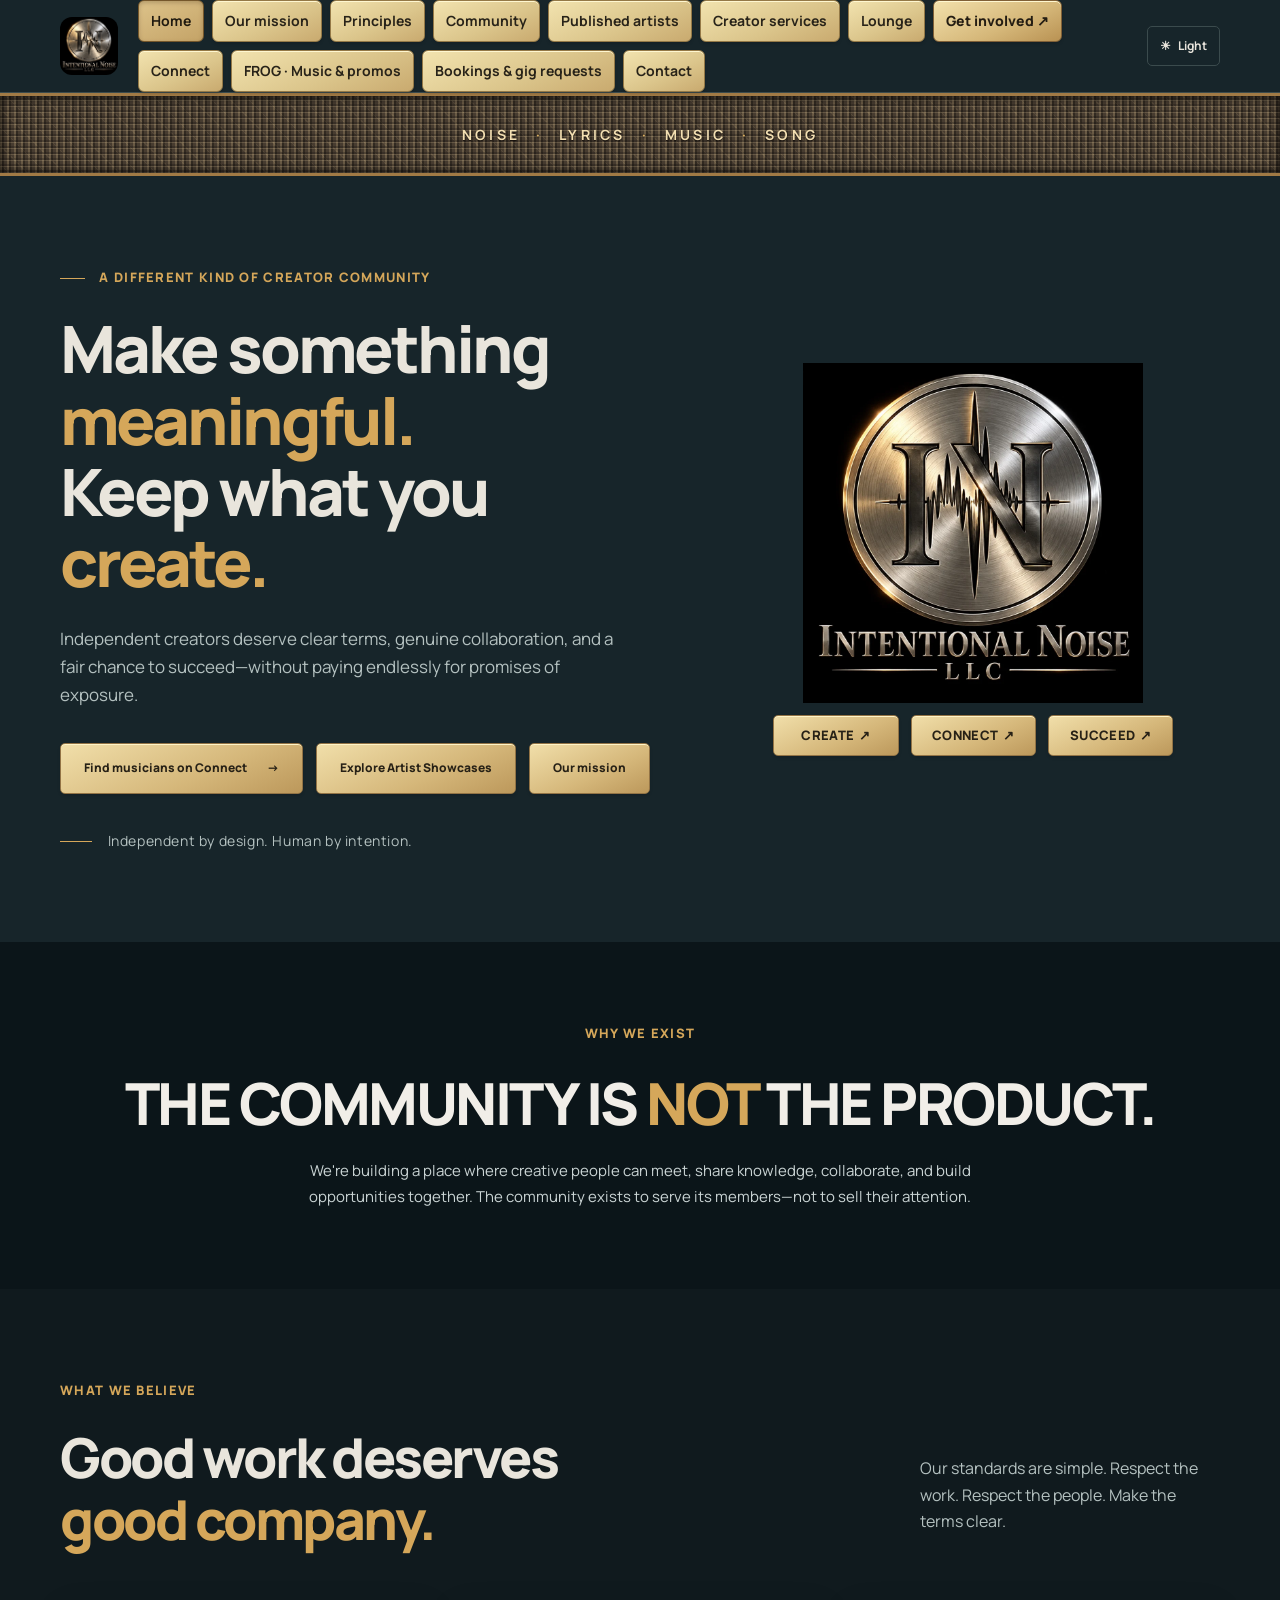
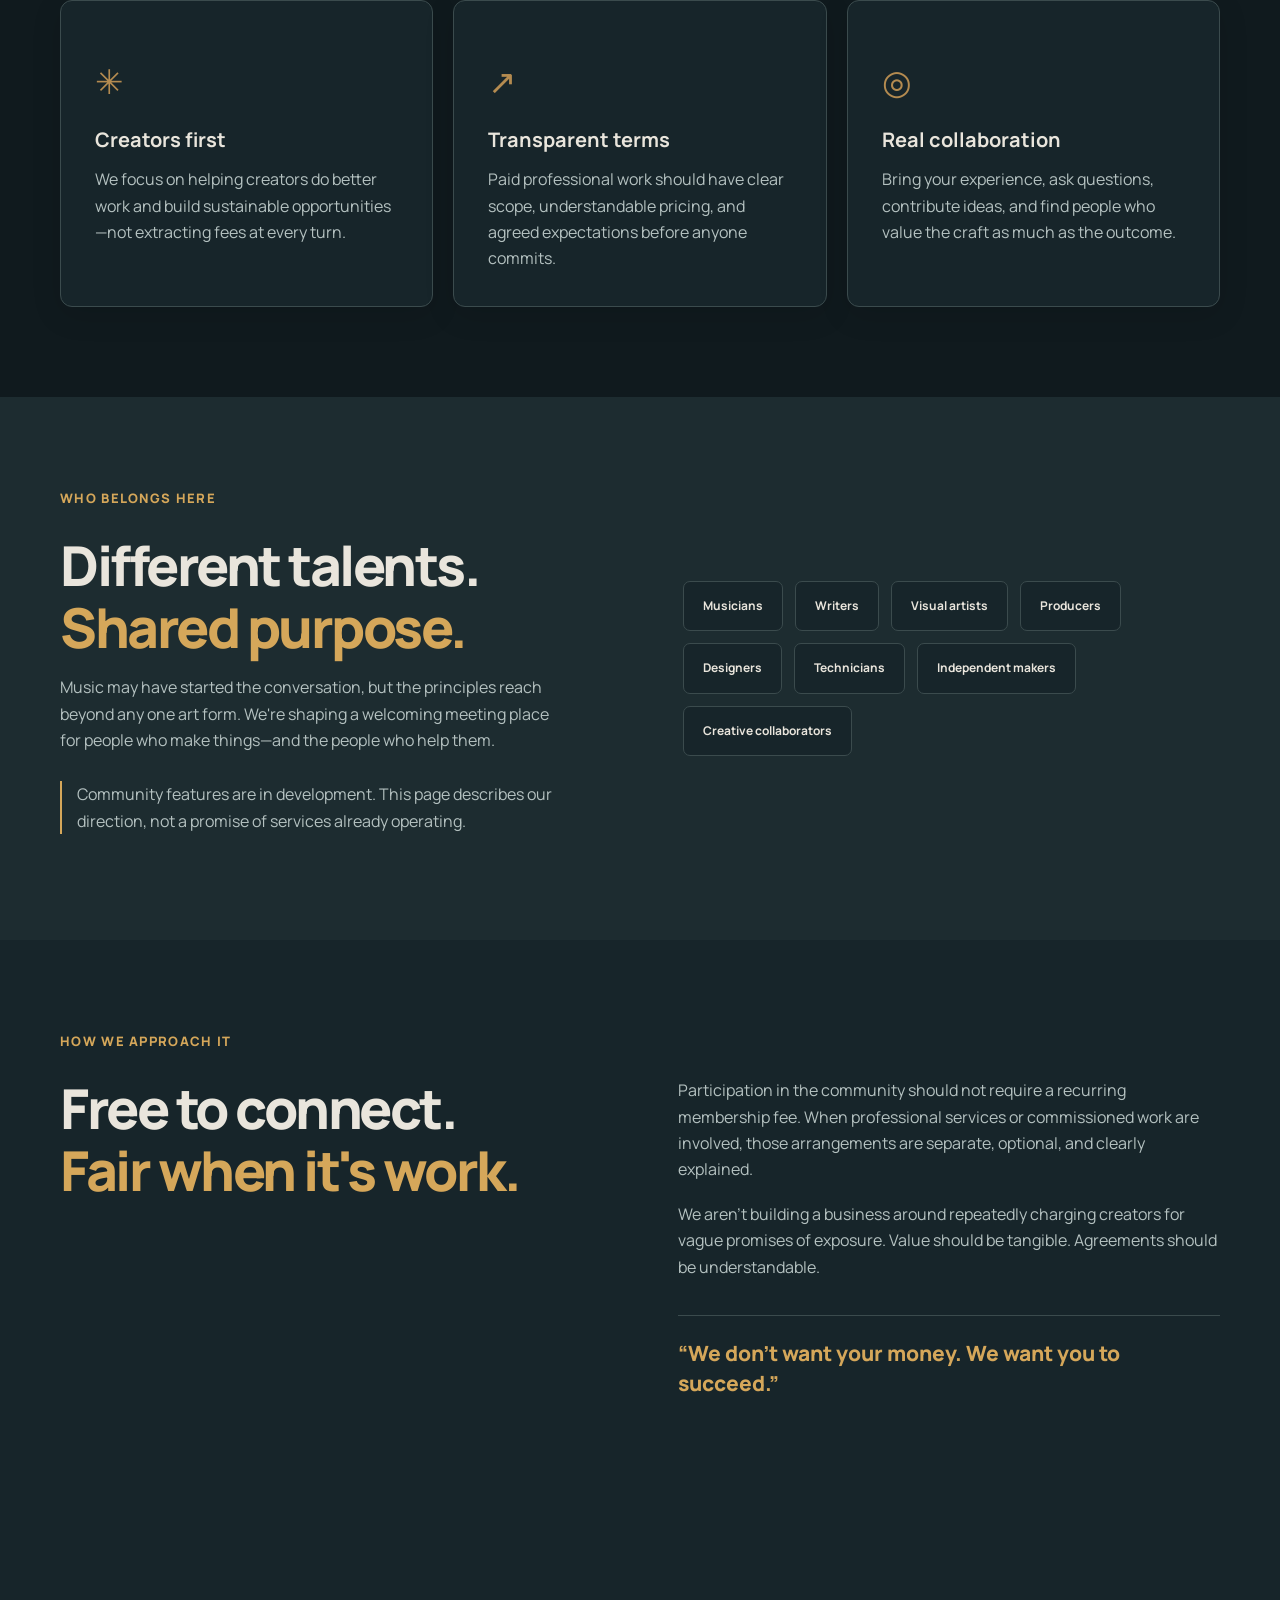
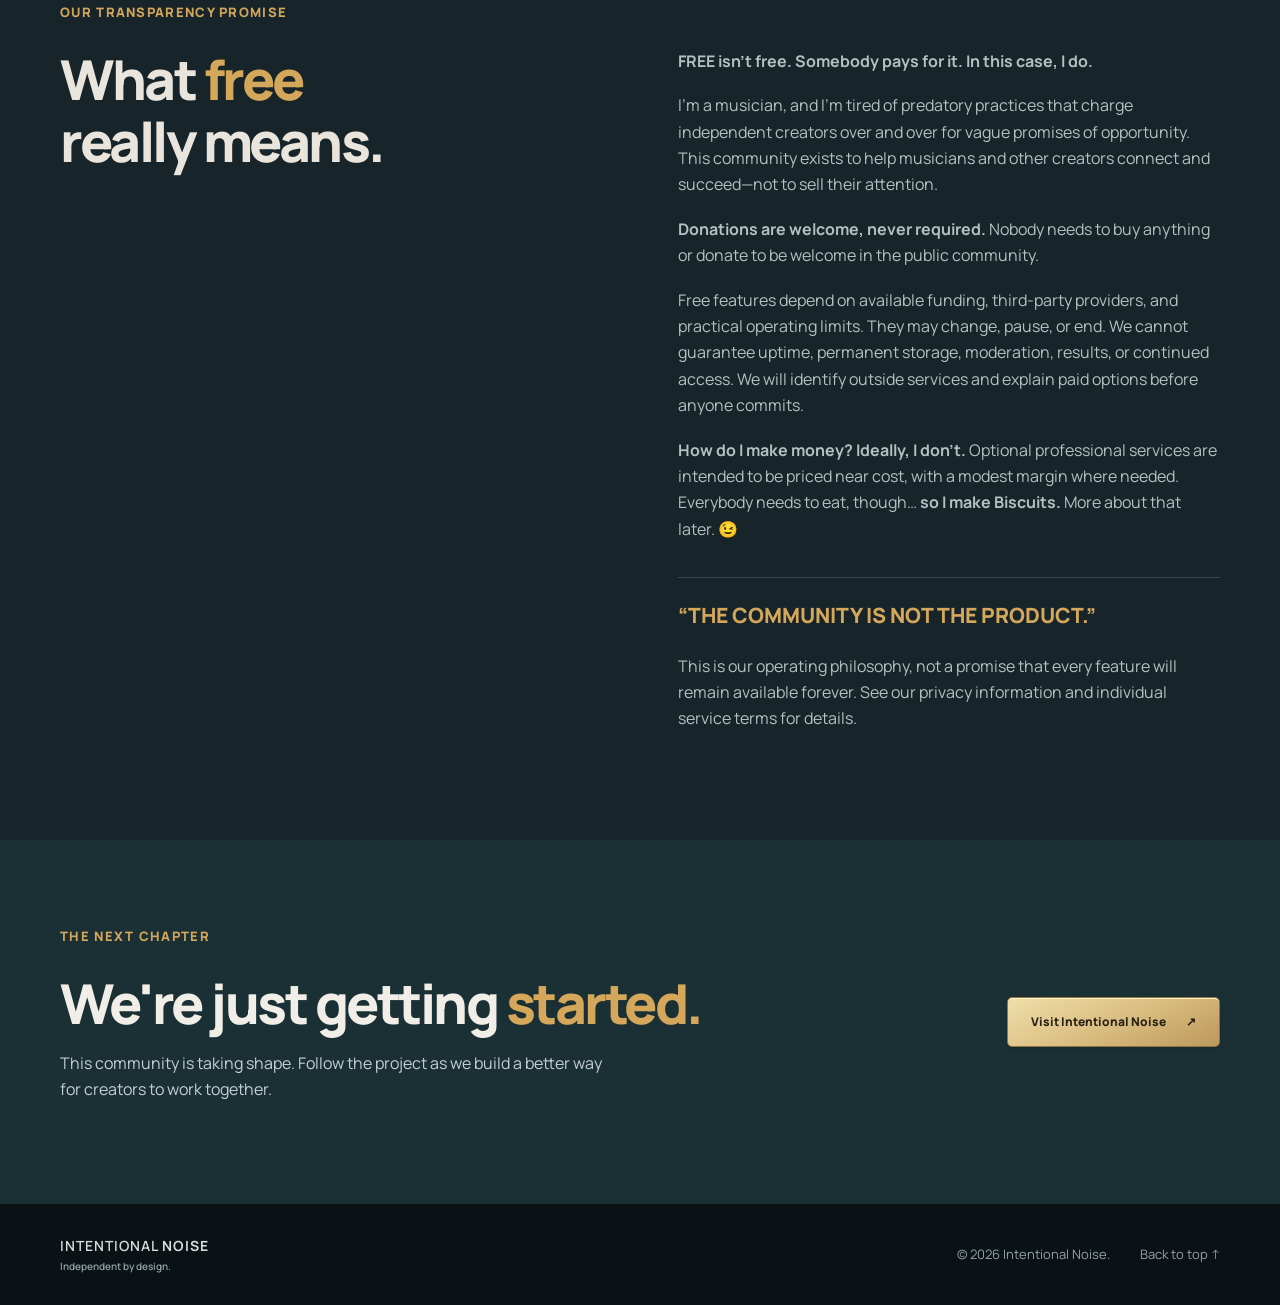
==== commit 2da26aea: "Link one shared artist profile and role-specific signup into booking and site navigation" ====
--- a/index.html
+++ b/index.html
@@ -13,7 +13,7 @@
 <script defer="" src="script.js"></script>
 </head>
 <body>
-<a class="skip" href="#main">Skip to content</a><header class="site-header"><div class="wrap header-inner"><a aria-label="Intentional Noise LLC — homepage" class="brand" href="index.html"><span class="brand-logo"><img alt="Intentional Noise LLC" class="logo-for-dark" height="80" src="assets/logo-dark.webp" width="80"/><img alt="Intentional Noise LLC" class="logo-for-light" height="80" src="assets/logo-light.webp" width="80"/></span></a><button aria-controls="primary-nav" aria-expanded="false" aria-label="Open navigation" class="menu-toggle" type="button"><span></span><span></span><span></span></button><nav aria-label="Primary navigation" class="nav" id="primary-nav"><a aria-current="page" href="index.html">Home</a><a href="mission.html">Our mission</a><a href="principles.html">Principles</a><a href="community.html">Community</a><a href="services.html">Creator services</a><a href="lounge.html">Lounge</a><a class="nav-cta" href="involved.html">Get involved ↗</a><a href="https://connect.intentionalnoise.info">Connect</a><a href="https://connect.intentionalnoise.info/releases-and-gigs.html">FROG · Music &amp; promos</a><a href="https://ineedagig.net/#book">Bookings &amp; gig requests</a><a href="https://intentionalnoise.com/contact.html">Contact</a></nav><button aria-label="Switch to light theme" class="theme-toggle" title="Change color theme" type="button"><span aria-hidden="true" class="theme-symbol">☀</span><span class="theme-label">Light</span></button></div></header><div class="amp-ribbon" aria-label="Noise, Lyrics, Music, Song">NOISE <span>·</span> LYRICS <span>·</span> MUSIC <span>·</span> SONG</div>
+<a class="skip" href="#main">Skip to content</a><header class="site-header"><div class="wrap header-inner"><a aria-label="Intentional Noise LLC — homepage" class="brand" href="index.html"><span class="brand-logo"><img alt="Intentional Noise LLC" class="logo-for-dark" height="80" src="assets/logo-dark.webp" width="80"/><img alt="Intentional Noise LLC" class="logo-for-light" height="80" src="assets/logo-light.webp" width="80"/></span></a><button aria-controls="primary-nav" aria-expanded="false" aria-label="Open navigation" class="menu-toggle" type="button"><span></span><span></span><span></span></button><nav aria-label="Primary navigation" class="nav" id="primary-nav"><a aria-current="page" href="index.html">Home</a><a href="mission.html">Our mission</a><a href="principles.html">Principles</a><a href="community.html">Community</a><a href="artists.html">Published artists</a><a href="services.html">Creator services</a><a href="lounge.html">Lounge</a><a class="nav-cta" href="involved.html">Get involved ↗</a><a href="https://connect.intentionalnoise.info">Connect</a><a href="https://connect.intentionalnoise.info/releases-and-gigs.html">FROG · Music &amp; promos</a><a href="https://ineedagig.net/#book">Bookings &amp; gig requests</a><a href="https://intentionalnoise.com/contact.html">Contact</a></nav><button aria-label="Switch to light theme" class="theme-toggle" title="Change color theme" type="button"><span aria-hidden="true" class="theme-symbol">☀</span><span class="theme-label">Light</span></button></div></header><div class="amp-ribbon" aria-label="Noise, Lyrics, Music, Song">NOISE <span>·</span> LYRICS <span>·</span> MUSIC <span>·</span> SONG</div>
 <main id="main">
 <section class="hero" id="top"><div class="wrap hero-grid"><div class="hero-content"><p class="eyebrow"><span class="eyebrow-line"></span> A DIFFERENT KIND OF CREATOR COMMUNITY</p><h1>Make something <em>meaningful.</em><br/>Keep what you <em>create.</em></h1><p class="hero-lede">Independent creators deserve clear terms, genuine collaboration, and a fair chance to succeed—without paying endlessly for promises of exposure.</p><div class="hero-actions"><a class="button primary" href="https://connect.intentionalnoise.info/">Find musicians on Connect <span aria-hidden="true">→</span></a><a class="button secondary" href="https://intentionalnoise.band/">Explore Artist Showcases</a><a class="button secondary" href="#mission">Our mission</a></div><div class="hero-note"><span class="note-rule"></span> Independent by design. Human by intention.</div></div><div aria-label="Explore Intentional Noise" class="hero-art branded-orbit"><div aria-hidden="true" class="orbit orbit-one"></div><div aria-hidden="true" class="orbit orbit-two"></div><div aria-hidden="true" class="orbit orbit-three"></div><a aria-label="Intentional Noise homepage" class="hero-logo-link" href="index.html"><img alt="Intentional Noise LLC" class="logo-for-dark" height="360" src="assets/logo-dark.webp" width="360"/><img alt="Intentional Noise LLC" class="logo-for-light" height="240" src="assets/logo-light.webp" width="360"/></a><a class="orbit-action orbit-create" href="community.html">CREATE <span aria-hidden="true">↗</span></a><a class="orbit-action orbit-connect" href="https://connect.intentionalnoise.info">CONNECT <span aria-hidden="true">↗</span></a><a class="orbit-action orbit-succeed" href="services.html">SUCCEED <span aria-hidden="true">↗</span></a></div></div></section>
 <section class="statement" id="mission"><div class="wrap"><p class="eyebrow light">WHY WE EXIST</p><h2>THE COMMUNITY IS <span>NOT</span> THE PRODUCT.</h2><p>We're building a place where creative people can meet, share knowledge, collaborate, and build opportunities together. The community exists to serve its members—not to sell their attention.</p></div></section>
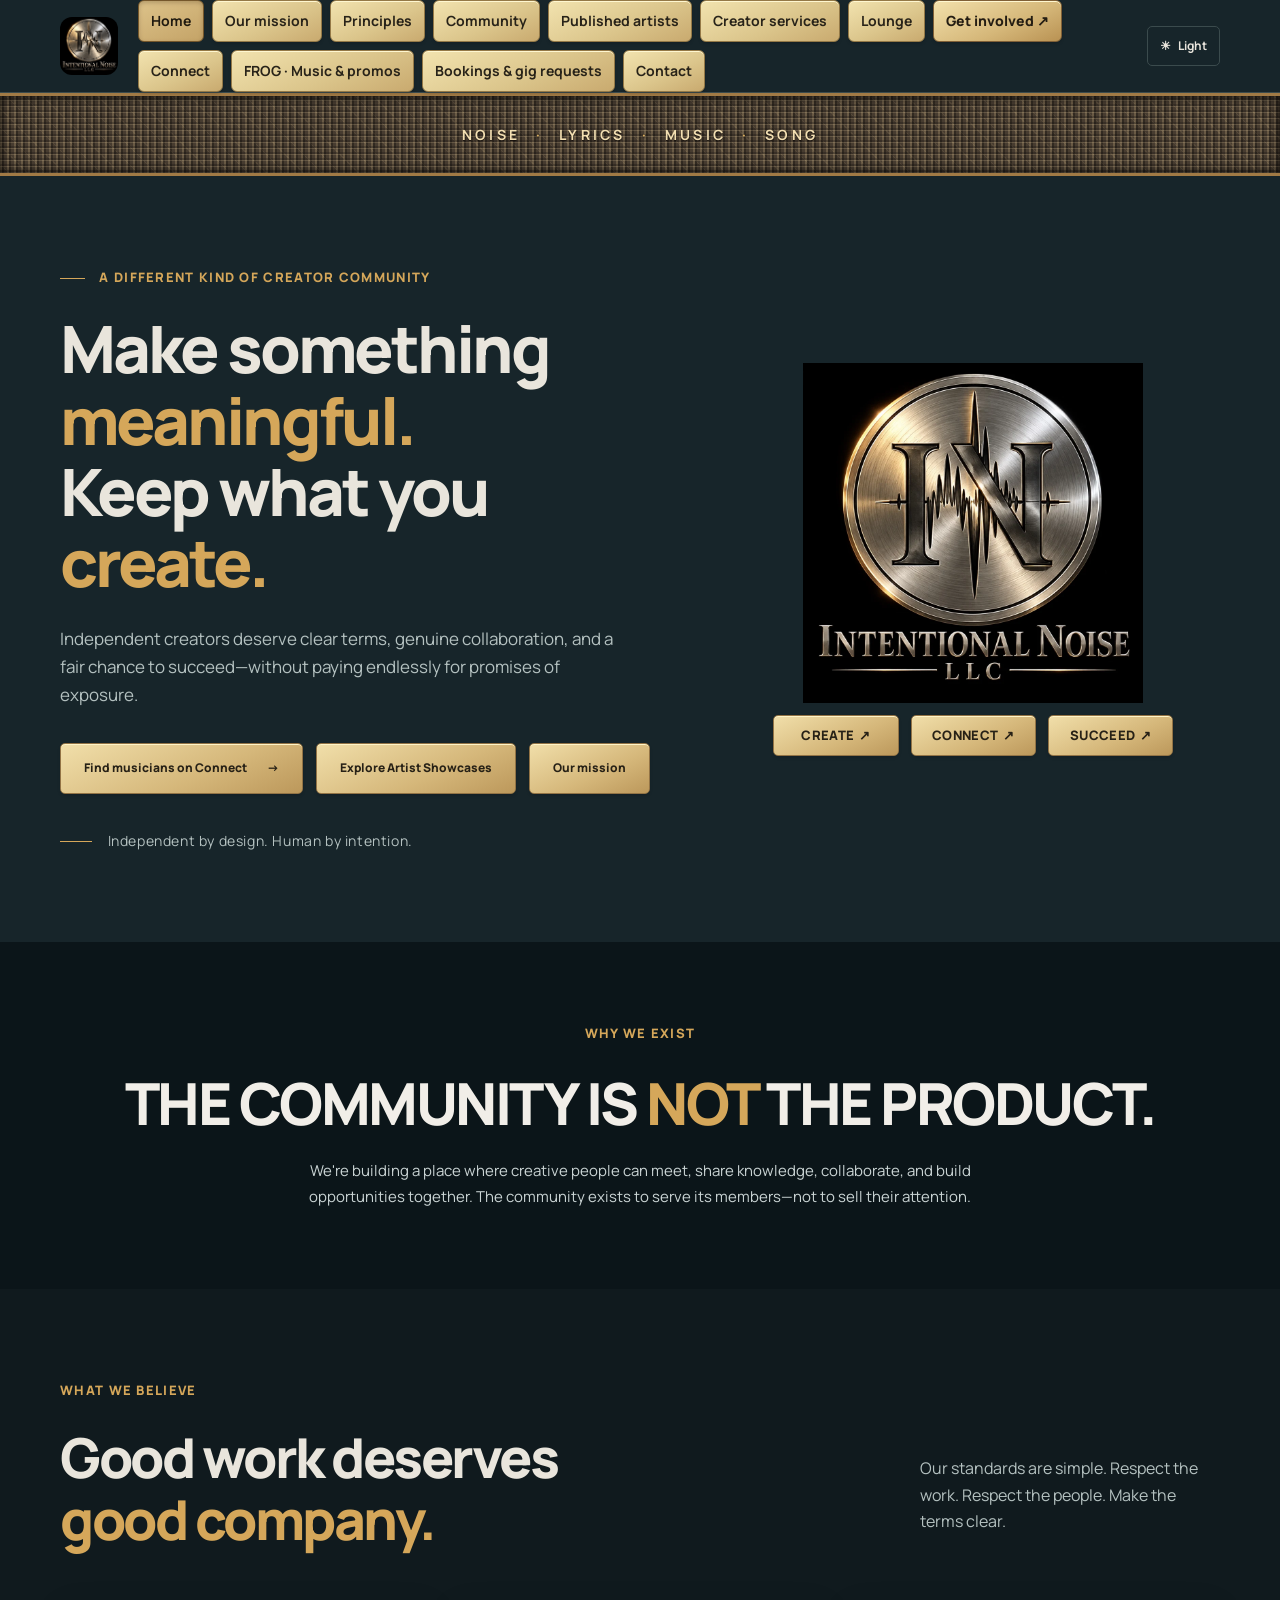
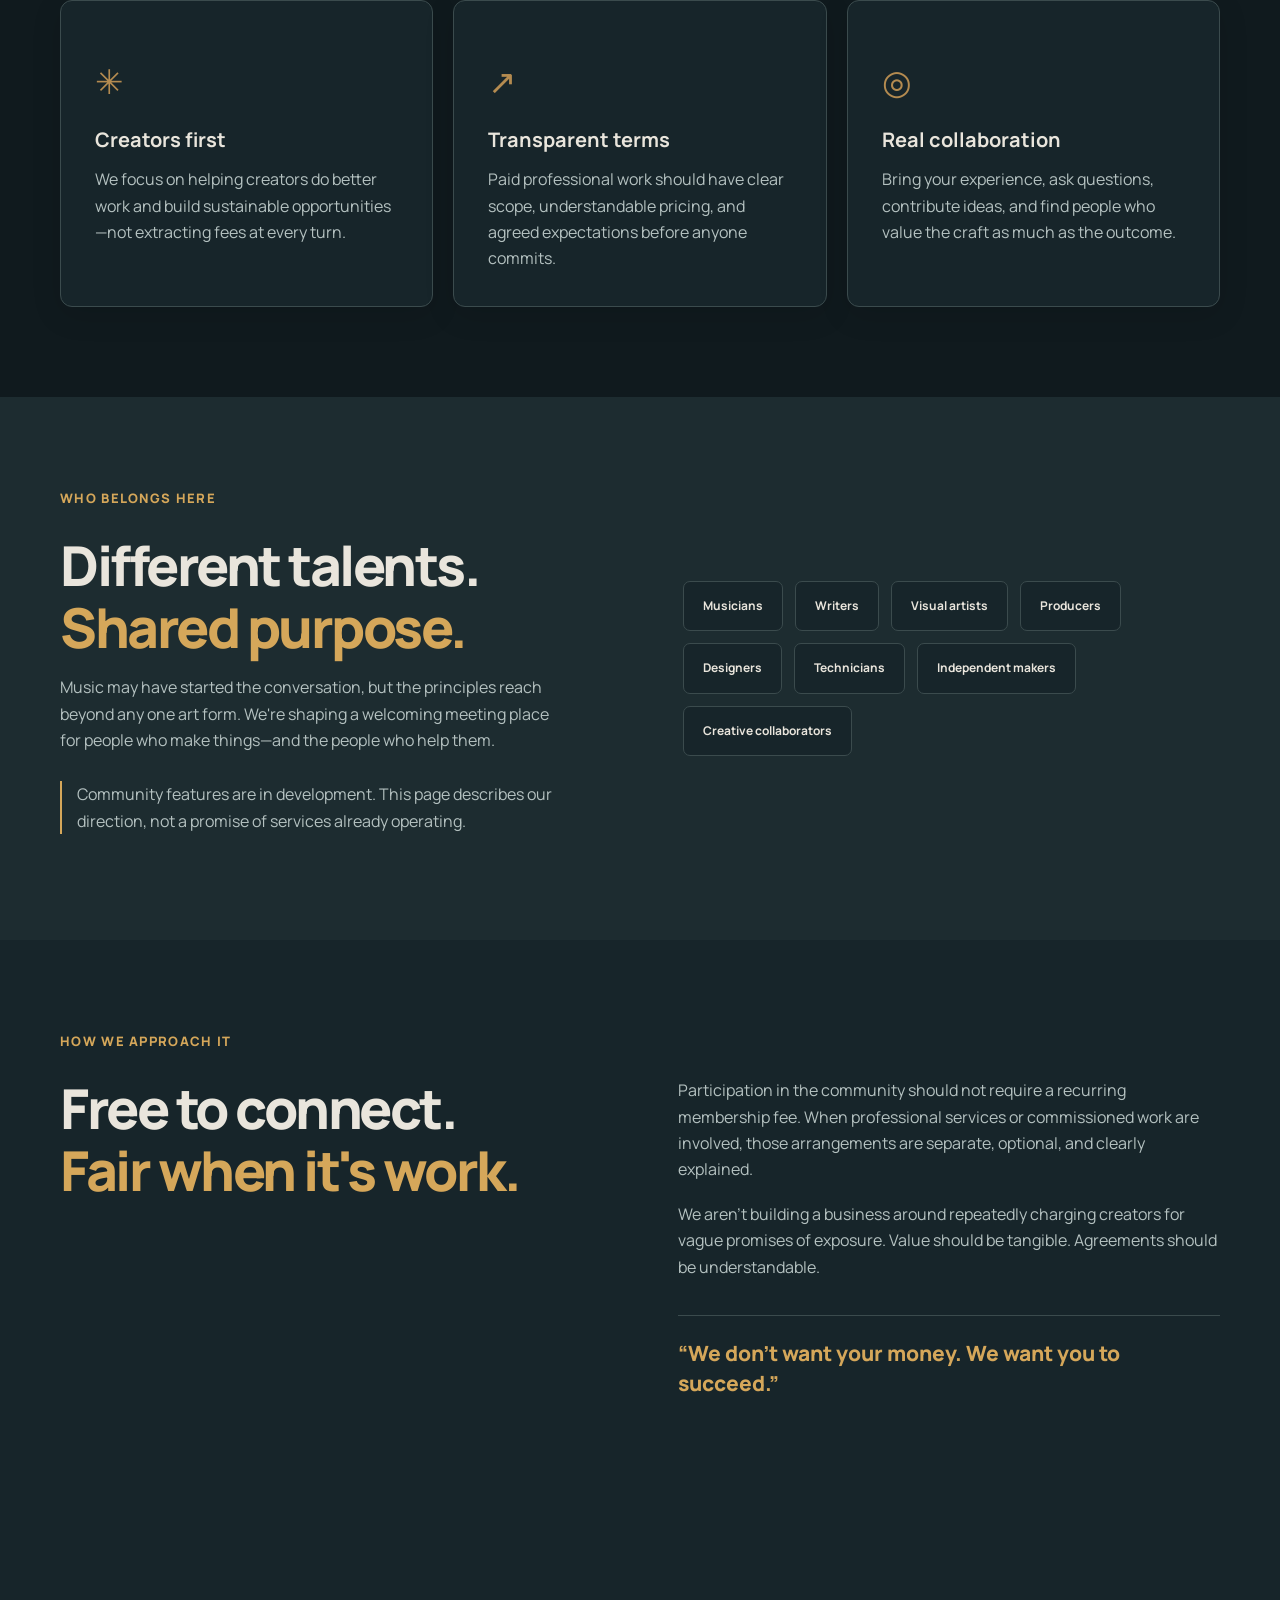
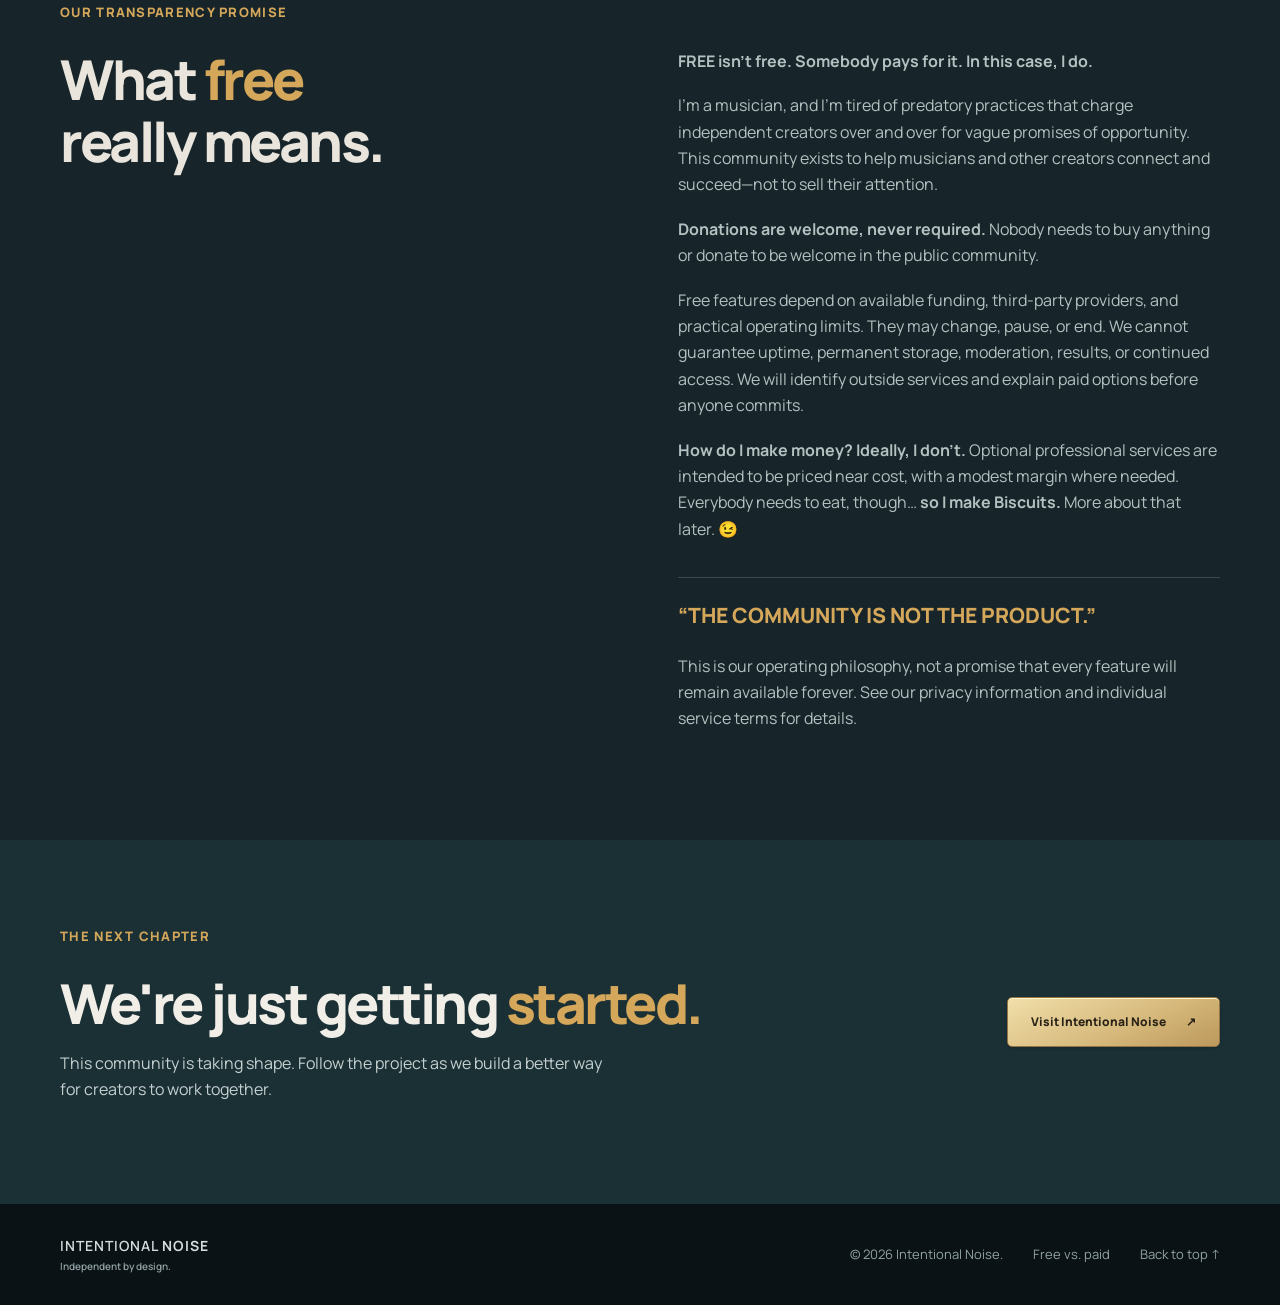
==== commit 71a90d5a: "Link canonical Free vs Paid limits page for artists and event organizers" ====
--- a/index.html
+++ b/index.html
@@ -23,6 +23,6 @@
 <section class="section approach" id="transparency"><div class="wrap"><p class="eyebrow">OUR TRANSPARENCY PROMISE</p><div class="approach-grid"><h2>What <em>free</em><br/>really means.</h2><div><p><strong>FREE isn't free. Somebody pays for it. In this case, I do.</strong></p><p>I'm a musician, and I'm tired of predatory practices that charge independent creators over and over for vague promises of opportunity. This community exists to help musicians and other creators connect and succeed—not to sell their attention.</p><p><strong>Donations are welcome, never required.</strong> Nobody needs to buy anything or donate to be welcome in the public community.</p><p>Free features depend on available funding, third-party providers, and practical operating limits. They may change, pause, or end. We cannot guarantee uptime, permanent storage, moderation, results, or continued access. We will identify outside services and explain paid options before anyone commits.</p><p><strong>How do I make money? Ideally, I don't.</strong> Optional professional services are intended to be priced near cost, with a modest margin where needed. Everybody needs to eat, though… <strong>so I make Biscuits.</strong> More about that later. 😉</p><div class="quote">“THE COMMUNITY IS NOT THE PRODUCT.”</div><p class="small-note">This is our operating philosophy, not a promise that every feature will remain available forever. See our <a href="privacy.html">privacy information</a> and individual service terms for details.</p></div></div></div></section>
 <section class="connect" id="connect"><div class="wrap connect-inner"><div><p class="eyebrow light">THE NEXT CHAPTER</p><h2>We're just getting <em>started.</em></h2><p>This community is taking shape. Follow the project as we build a better way for creators to work together.</p></div><a class="button light-button" href="https://intentionalnoise.com" rel="noopener noreferrer" target="_blank">Visit Intentional Noise <span aria-hidden="true">↗</span></a></div></section>
 </main>
-<footer class="footer"><div class="wrap footer-inner"><div class="footer-brand">INTENTIONAL <strong>NOISE</strong><small>Independent by design.</small></div><div class="footer-right"><span>© <span id="year">2026</span> Intentional Noise.</span><a href="#top">Back to top ↑</a></div></div></footer>
+<footer class="footer"><div class="wrap footer-inner"><div class="footer-brand">INTENTIONAL <strong>NOISE</strong><small>Independent by design.</small></div><div class="footer-right"><span>© <span id="year">2026</span> Intentional Noise.</span><a href="https://ineedagig.net/free-vs-paid.html">Free vs. paid</a><a href="#top">Back to top ↑</a></div></div></footer>
 </body>
 </html>
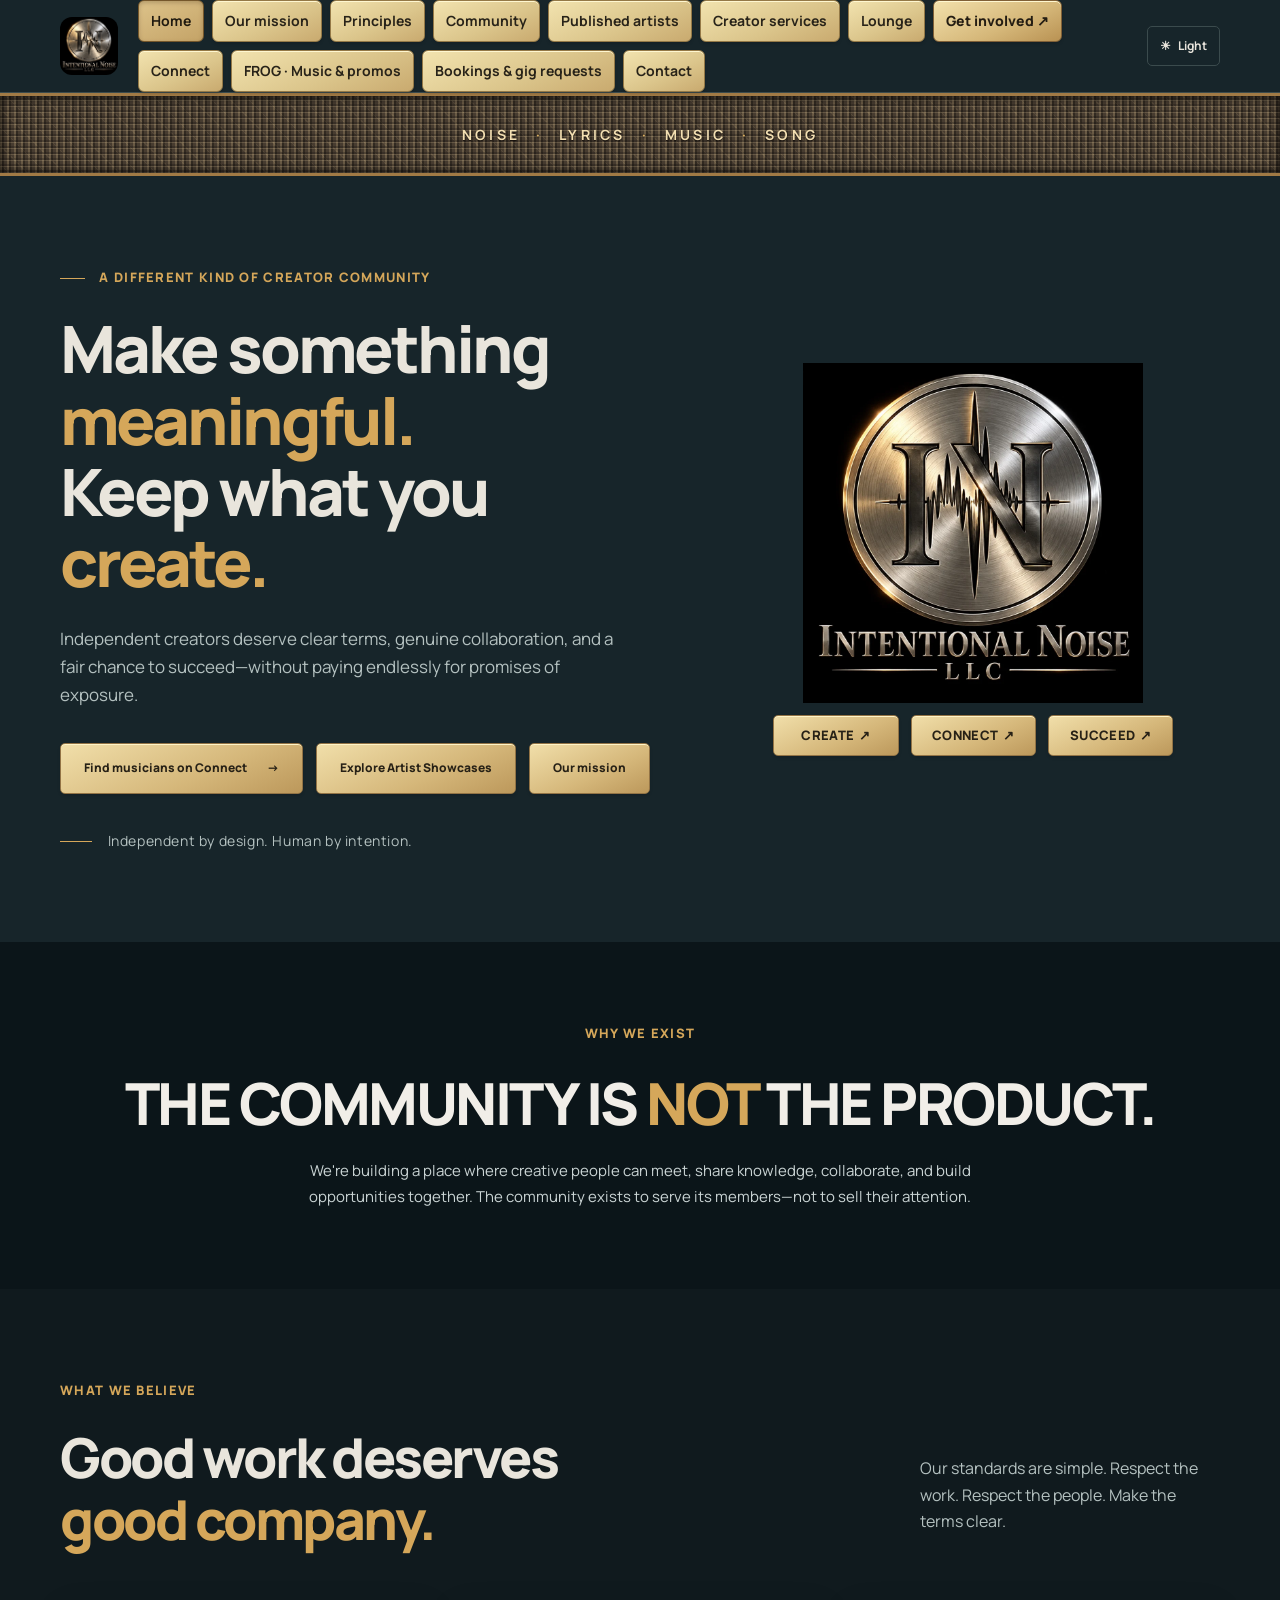
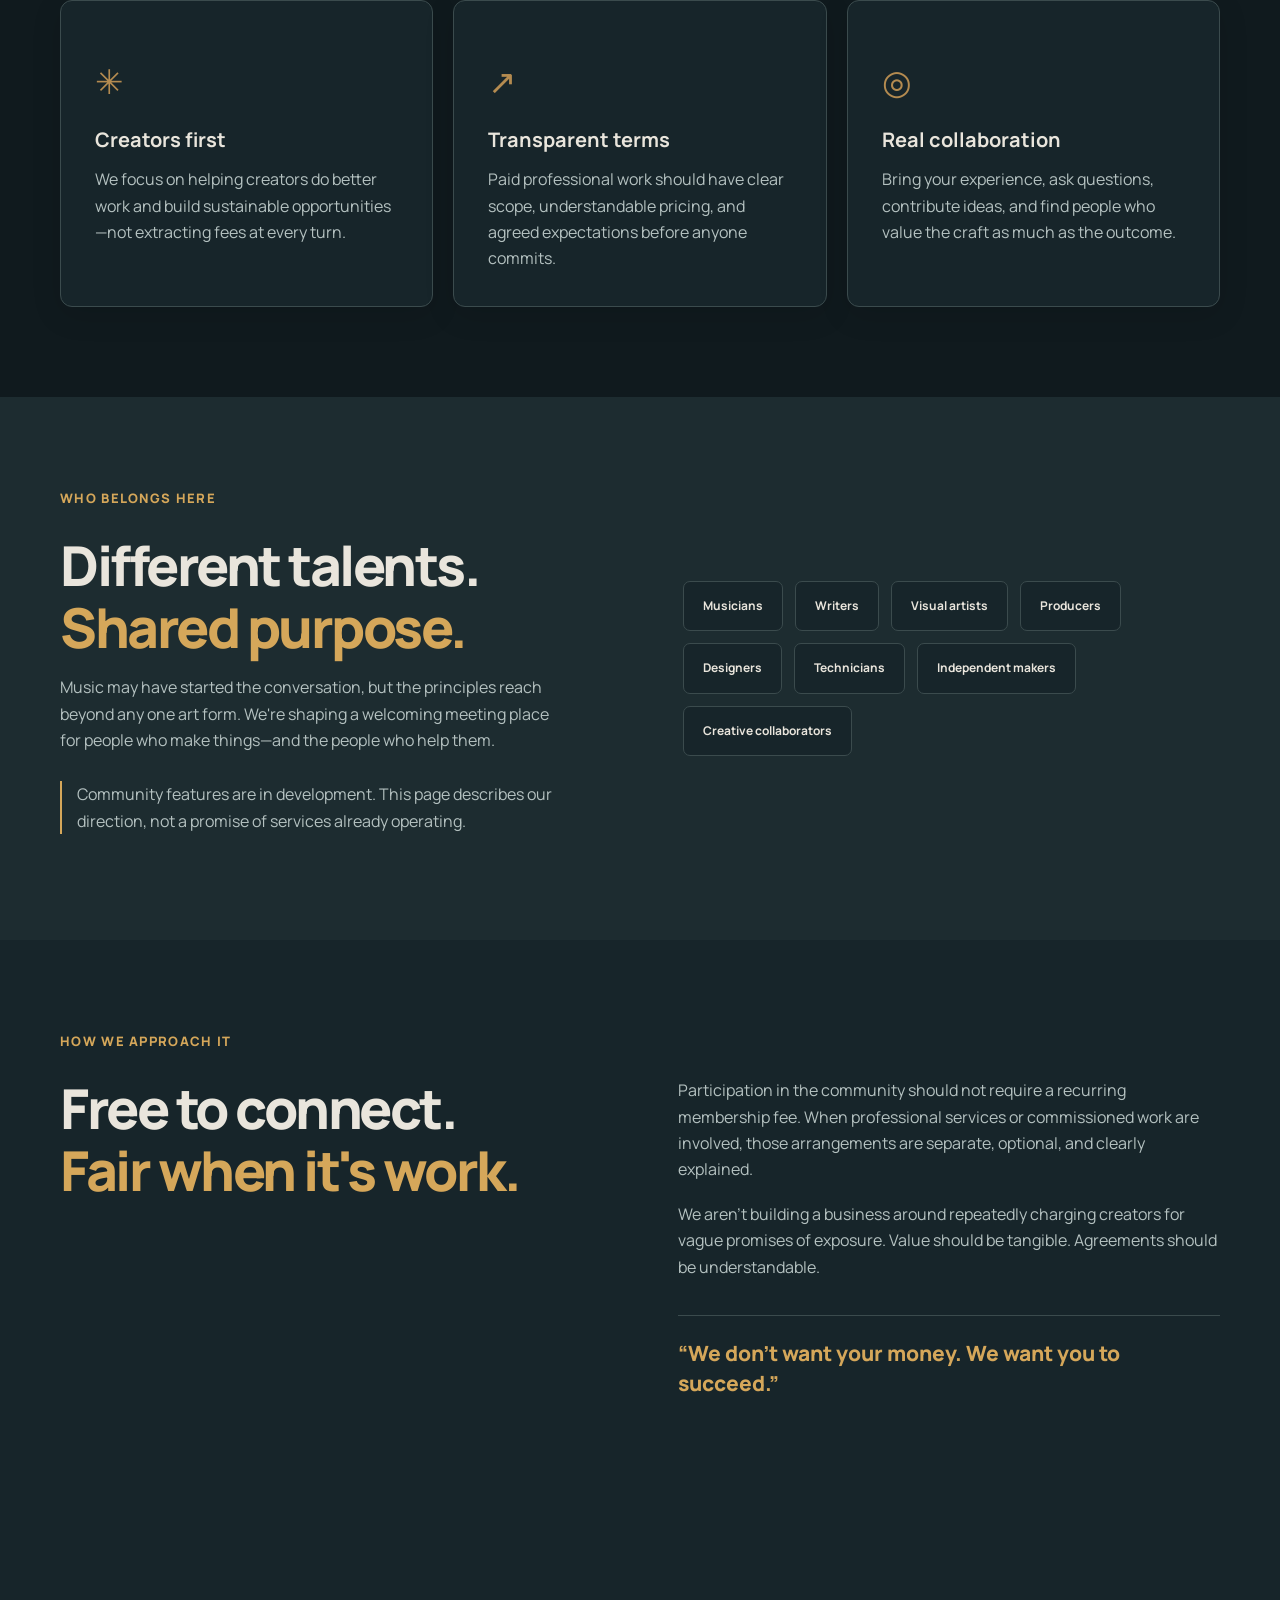
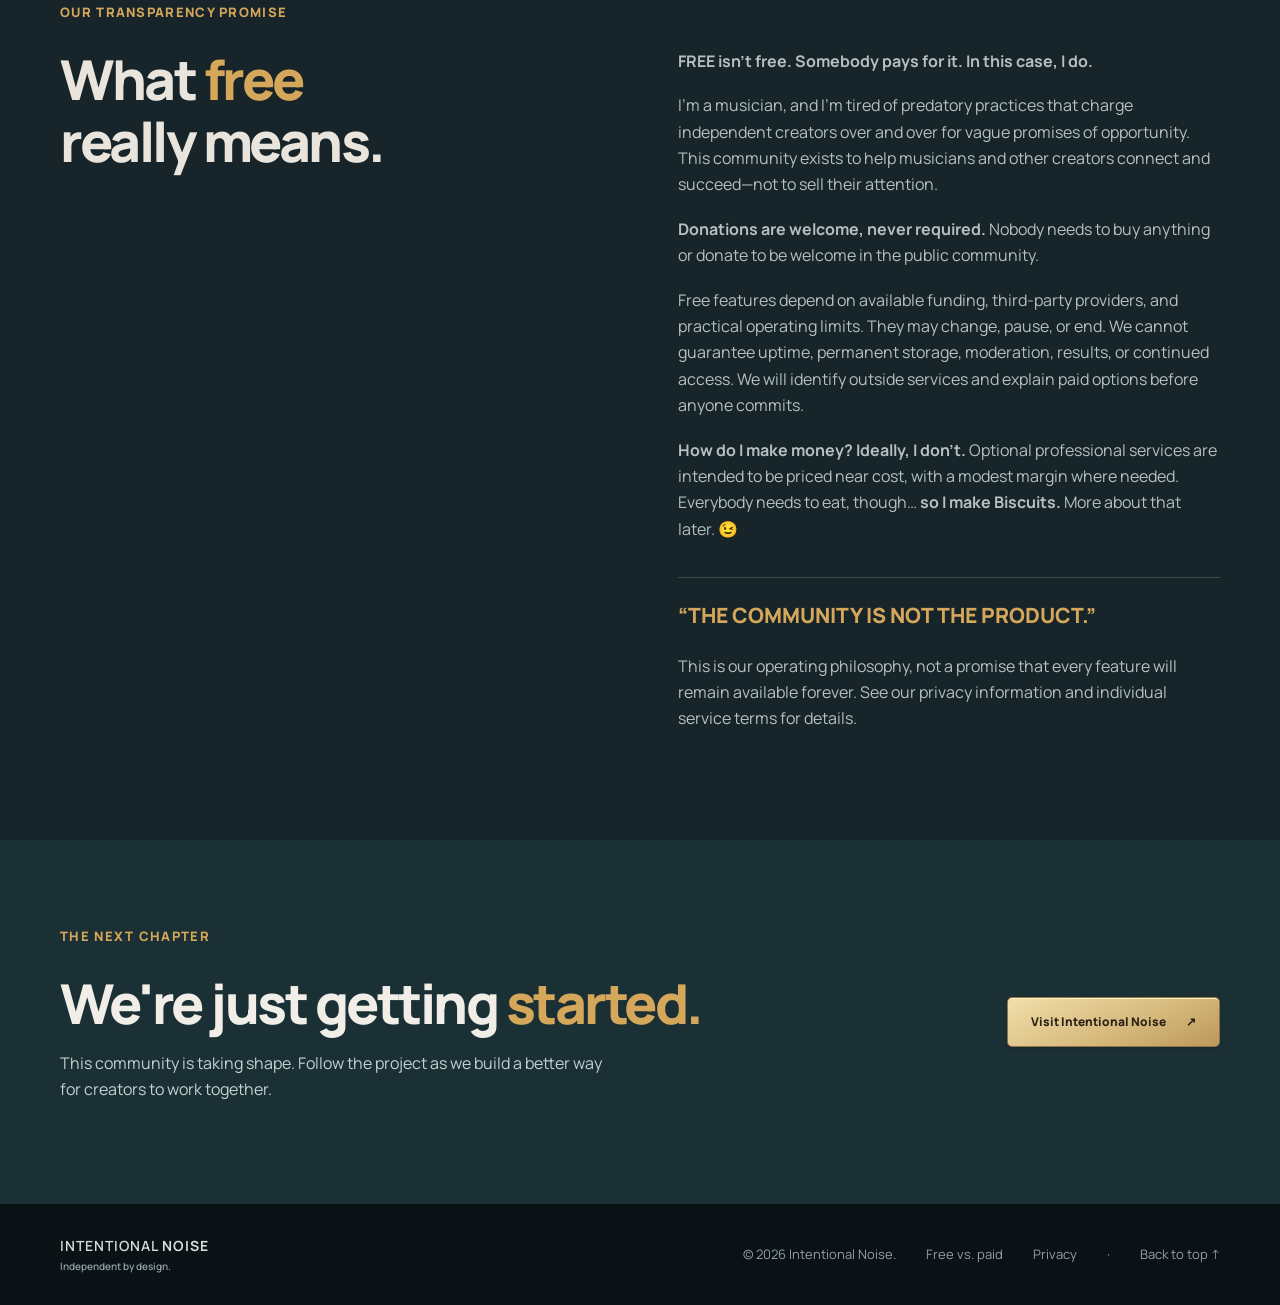
==== commit ed8f09c3: "Make privacy notice reachable from index.html" ====
--- a/index.html
+++ b/index.html
@@ -23,6 +23,6 @@
 <section class="section approach" id="transparency"><div class="wrap"><p class="eyebrow">OUR TRANSPARENCY PROMISE</p><div class="approach-grid"><h2>What <em>free</em><br/>really means.</h2><div><p><strong>FREE isn't free. Somebody pays for it. In this case, I do.</strong></p><p>I'm a musician, and I'm tired of predatory practices that charge independent creators over and over for vague promises of opportunity. This community exists to help musicians and other creators connect and succeed—not to sell their attention.</p><p><strong>Donations are welcome, never required.</strong> Nobody needs to buy anything or donate to be welcome in the public community.</p><p>Free features depend on available funding, third-party providers, and practical operating limits. They may change, pause, or end. We cannot guarantee uptime, permanent storage, moderation, results, or continued access. We will identify outside services and explain paid options before anyone commits.</p><p><strong>How do I make money? Ideally, I don't.</strong> Optional professional services are intended to be priced near cost, with a modest margin where needed. Everybody needs to eat, though… <strong>so I make Biscuits.</strong> More about that later. 😉</p><div class="quote">“THE COMMUNITY IS NOT THE PRODUCT.”</div><p class="small-note">This is our operating philosophy, not a promise that every feature will remain available forever. See our <a href="privacy.html">privacy information</a> and individual service terms for details.</p></div></div></div></section>
 <section class="connect" id="connect"><div class="wrap connect-inner"><div><p class="eyebrow light">THE NEXT CHAPTER</p><h2>We're just getting <em>started.</em></h2><p>This community is taking shape. Follow the project as we build a better way for creators to work together.</p></div><a class="button light-button" href="https://intentionalnoise.com" rel="noopener noreferrer" target="_blank">Visit Intentional Noise <span aria-hidden="true">↗</span></a></div></section>
 </main>
-<footer class="footer"><div class="wrap footer-inner"><div class="footer-brand">INTENTIONAL <strong>NOISE</strong><small>Independent by design.</small></div><div class="footer-right"><span>© <span id="year">2026</span> Intentional Noise.</span><a href="https://ineedagig.net/free-vs-paid.html">Free vs. paid</a><a href="#top">Back to top ↑</a></div></div></footer>
+<footer class="footer"><div class="wrap footer-inner"><div class="footer-brand">INTENTIONAL <strong>NOISE</strong><small>Independent by design.</small></div><div class="footer-right"><span>© <span id="year">2026</span> Intentional Noise.</span><a href="https://ineedagig.net/free-vs-paid.html">Free vs. paid</a><a href="privacy.html">Privacy</a> · <a href="#top">Back to top ↑</a></div></div></footer>
 </body>
 </html>
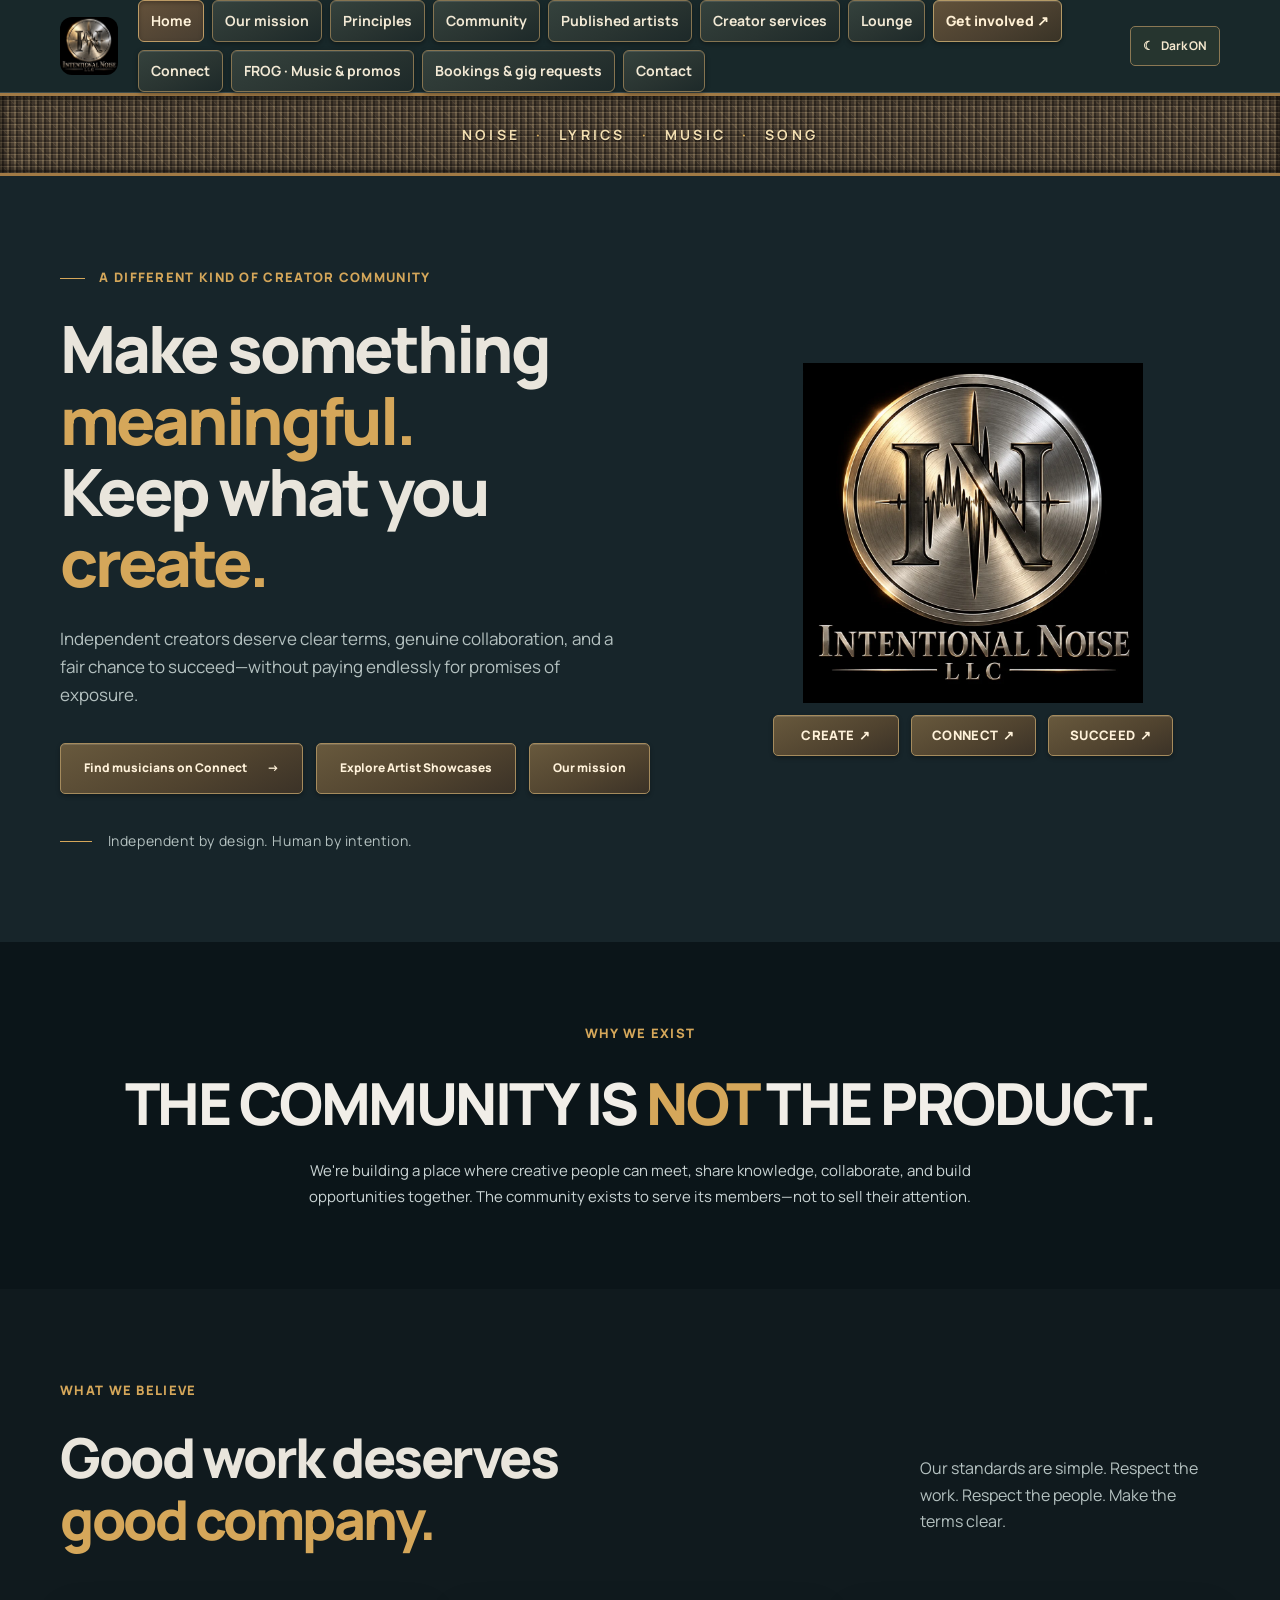
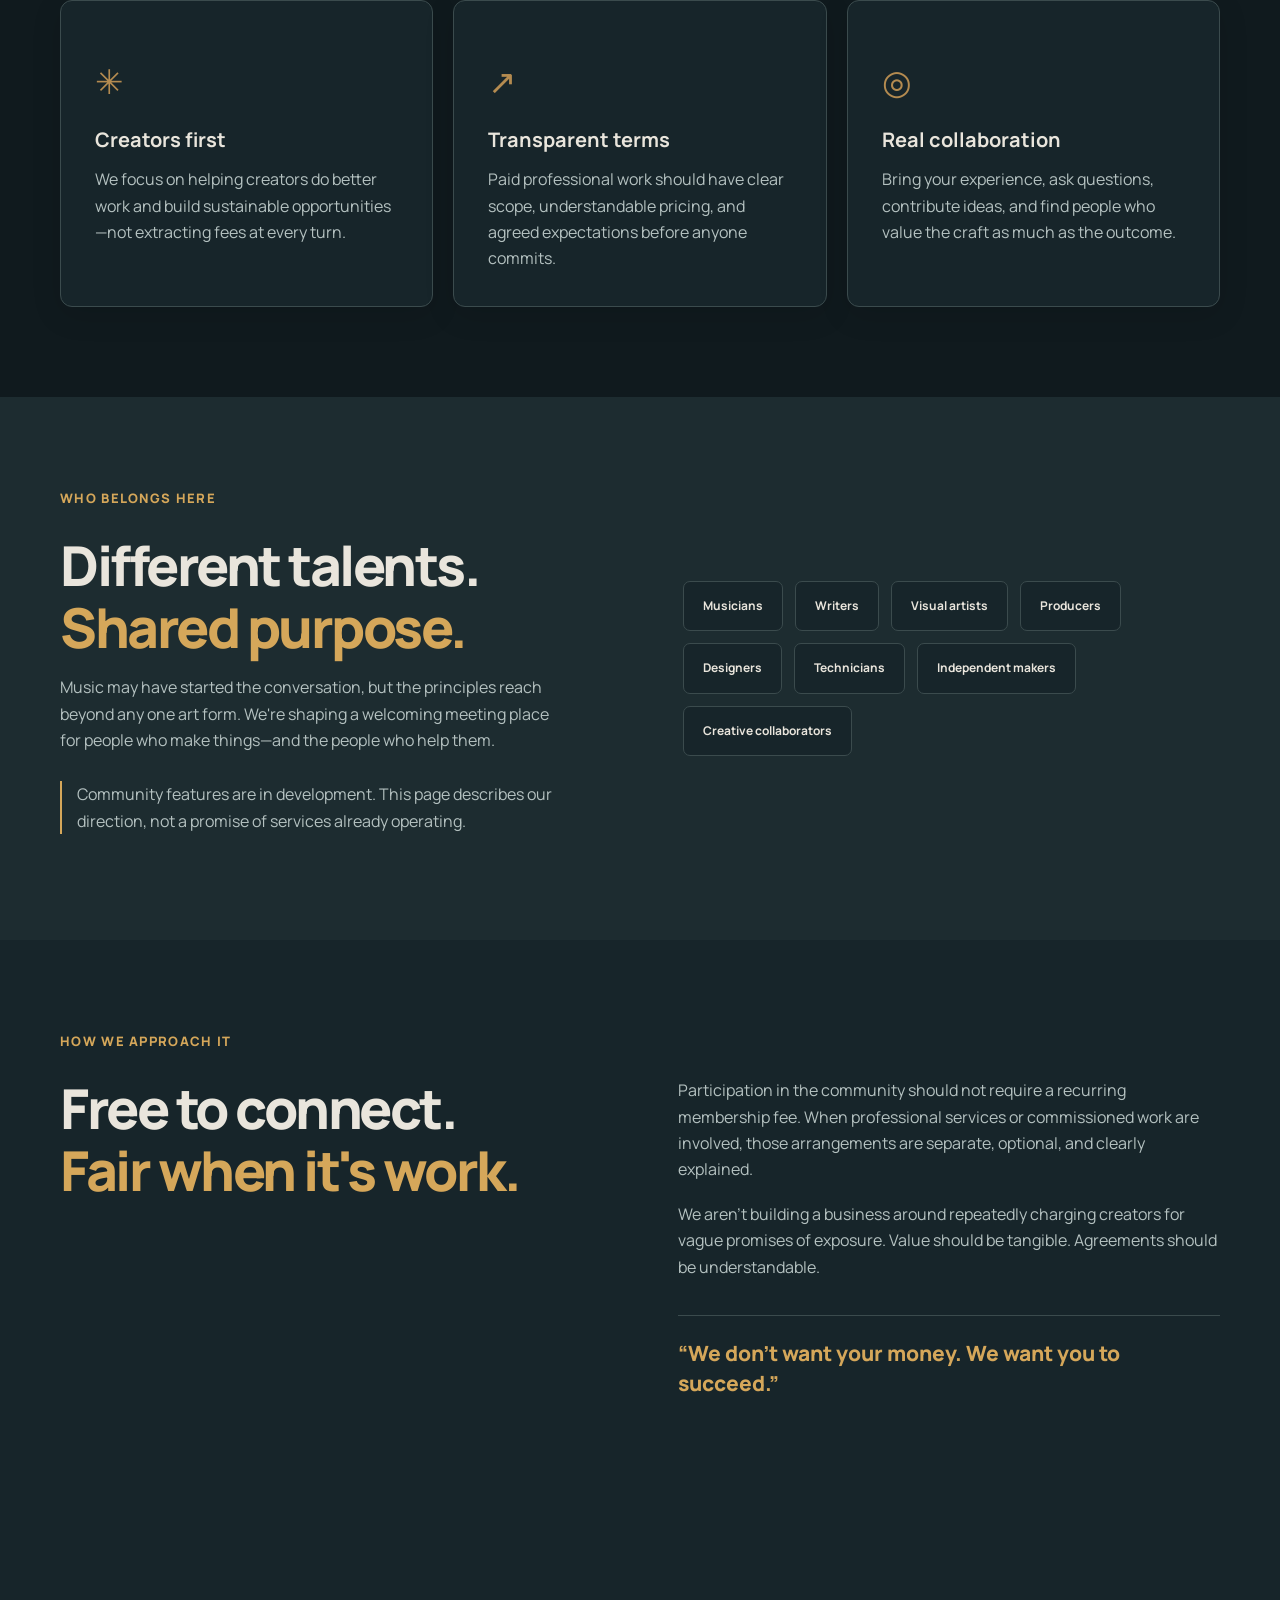
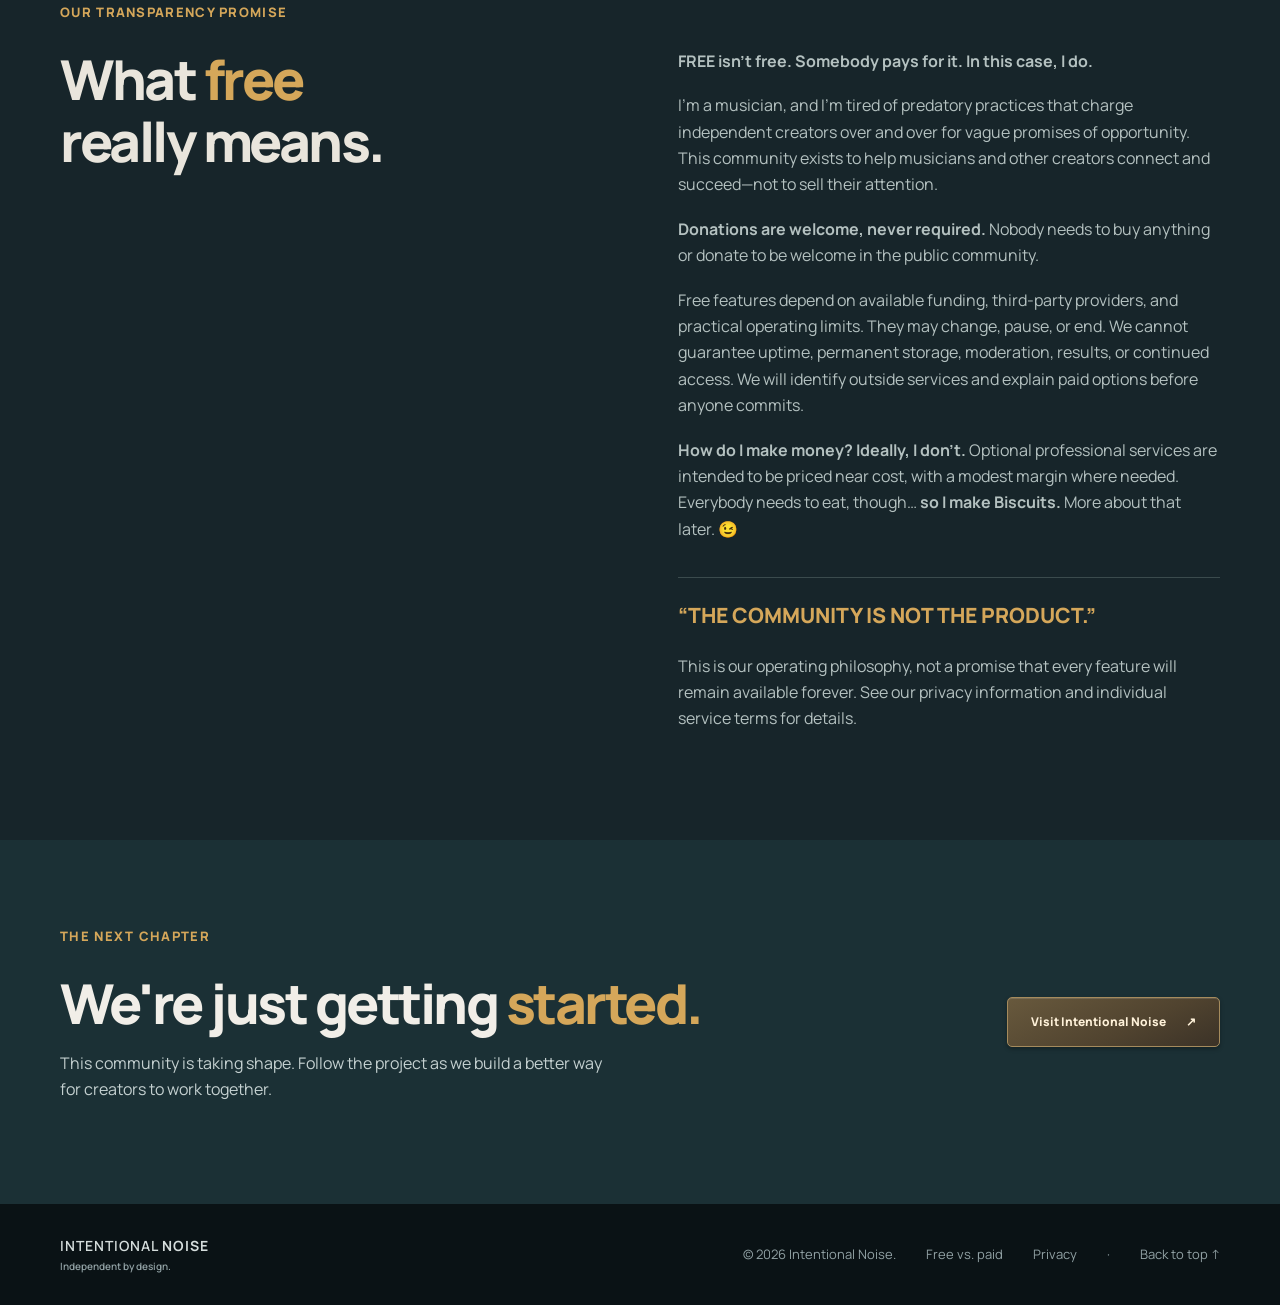
==== commit 0c78e56e: "Apply validated dark-mode preference and bust stale theme assets cache on index.html" ====
--- a/index.html
+++ b/index.html
@@ -8,9 +8,9 @@
 <meta content="Intentional Noise: a creator-first community built around collaboration, transparency, and independent success." name="description"/>
 <title>Intentional Noise | Creators First</title>
 <link href="assets/favicon.svg" rel="icon" type="image/svg+xml"/>
-<script>try{document.documentElement.dataset.theme=localStorage.getItem("in-theme")||"dark"}catch(e){document.documentElement.dataset.theme="dark"}</script>
-<link href="styles.css" rel="stylesheet"/>
-<script defer="" src="script.js"></script>
+<script>try{document.documentElement.dataset.theme=localStorage.getItem("in-theme")==="light"?"light":"dark"}catch(e){document.documentElement.dataset.theme="dark"}</script>
+<link href="styles.css?v=darkmode-20261110" rel="stylesheet"/>
+<script defer="" src="script.js?v=darkmode-20261110"></script>
 </head>
 <body>
 <a class="skip" href="#main">Skip to content</a><header class="site-header"><div class="wrap header-inner"><a aria-label="Intentional Noise LLC — homepage" class="brand" href="index.html"><span class="brand-logo"><img alt="Intentional Noise LLC" class="logo-for-dark" height="80" src="assets/logo-dark.webp" width="80"/><img alt="Intentional Noise LLC" class="logo-for-light" height="80" src="assets/logo-light.webp" width="80"/></span></a><button aria-controls="primary-nav" aria-expanded="false" aria-label="Open navigation" class="menu-toggle" type="button"><span></span><span></span><span></span></button><nav aria-label="Primary navigation" class="nav" id="primary-nav"><a aria-current="page" href="index.html">Home</a><a href="mission.html">Our mission</a><a href="principles.html">Principles</a><a href="community.html">Community</a><a href="artists.html">Published artists</a><a href="services.html">Creator services</a><a href="lounge.html">Lounge</a><a class="nav-cta" href="involved.html">Get involved ↗</a><a href="https://connect.intentionalnoise.info">Connect</a><a href="https://connect.intentionalnoise.info/releases-and-gigs.html">FROG · Music &amp; promos</a><a href="https://ineedagig.net/#book">Bookings &amp; gig requests</a><a href="https://intentionalnoise.com/contact.html">Contact</a></nav><button aria-label="Switch to light theme" class="theme-toggle" title="Change color theme" type="button"><span aria-hidden="true" class="theme-symbol">☀</span><span class="theme-label">Light</span></button></div></header><div class="amp-ribbon" aria-label="Noise, Lyrics, Music, Song">NOISE <span>·</span> LYRICS <span>·</span> MUSIC <span>·</span> SONG</div>
--- a/styles.css
+++ b/styles.css
@@ -261,3 +261,73 @@
   color:#201a10;border-color:#75572b;
   box-shadow:inset 0 2px 4px #49351e45;
 }
+
+
+/* 2026-11-10: Respect dark mode even with the approved aged-tweed theme.
+   Earlier shared styles forced bright gold controls in BOTH themes. */
+:root[data-theme="dark"] .nav a {
+  background:linear-gradient(155deg,#35423d,#293431 58%,#1d2929);
+  color:#f2e9d5;
+  border-color:#857451;
+  box-shadow:inset 0 1px 0 rgba(255,255,255,.11),0 2px 5px rgba(0,0,0,.35);
+  text-shadow:none;
+}
+:root[data-theme="dark"] .nav a:hover,
+:root[data-theme="dark"] .nav a:focus-visible {
+  background:linear-gradient(155deg,#45534b,#35433c 58%,#29352f);
+  color:#fff7e5;
+  border-color:#ccab6c;
+}
+:root[data-theme="dark"] .nav a[aria-current="page"]:not(.nav-cta) {
+  background:linear-gradient(155deg,#65523b,#483e31);
+  color:#fff3db;
+  border-color:#bd9b65;
+  box-shadow:inset 0 2px 4px rgba(0,0,0,.28);
+}
+:root[data-theme="dark"] .nav .nav-cta,
+:root[data-theme="dark"] .nav .nav-cta[aria-current="page"] {
+  background:linear-gradient(155deg,#62523a,#4b4030 60%,#393326);
+  color:#fff0d4;
+  border-color:#b49a66;
+  box-shadow:inset 0 1px 0 rgba(255,255,255,.12),0 2px 4px rgba(0,0,0,.3);
+}
+:root[data-theme="dark"] .nav .nav-cta:hover,
+:root[data-theme="dark"] .nav .nav-cta:focus-visible {
+  background:linear-gradient(155deg,#786448,#615038 60%,#4a3f30);
+  color:#fff6e8;
+}
+:root[data-theme="dark"] .nav .nav-cta::after {display:none}
+:root[data-theme="dark"] .button,
+:root[data-theme="dark"] .branded-orbit .orbit-action {
+  background:linear-gradient(155deg,#68593d,#50432f 60%,#3b3227)!important;
+  color:#fff2da!important;
+  border-color:#a58b5d!important;
+  box-shadow:inset 0 1px 0 rgba(255,255,255,.13),0 2px 4px rgba(0,0,0,.3)!important;
+}
+:root[data-theme="dark"] .button:hover,
+:root[data-theme="dark"] .button:focus-visible,
+:root[data-theme="dark"] .branded-orbit .orbit-action:hover,
+:root[data-theme="dark"] .branded-orbit .orbit-action:focus-visible {
+  background:linear-gradient(155deg,#816e4b,#63523a 60%,#4e4030)!important;
+  color:#fff8e8!important;
+}
+:root[data-theme="dark"] .theme-toggle {
+  background:#26352f;
+  color:#f5e8ce;
+  border-color:#8b7854;
+}
+:root[data-theme="dark"] .theme-toggle:hover {
+  background:#344239;
+  border-color:#d2ae73;
+}
+:root[data-theme="dark"] .theme-toggle:focus-visible,
+:root[data-theme="dark"] .nav a:focus-visible {
+  outline:3px solid #e9c57e;
+  outline-offset:3px;
+}
+:root[data-theme="dark"] .site-header {
+  background:#18282a;
+}
+:root[data-theme="dark"] .page-hero {
+  background:#17252a;
+}
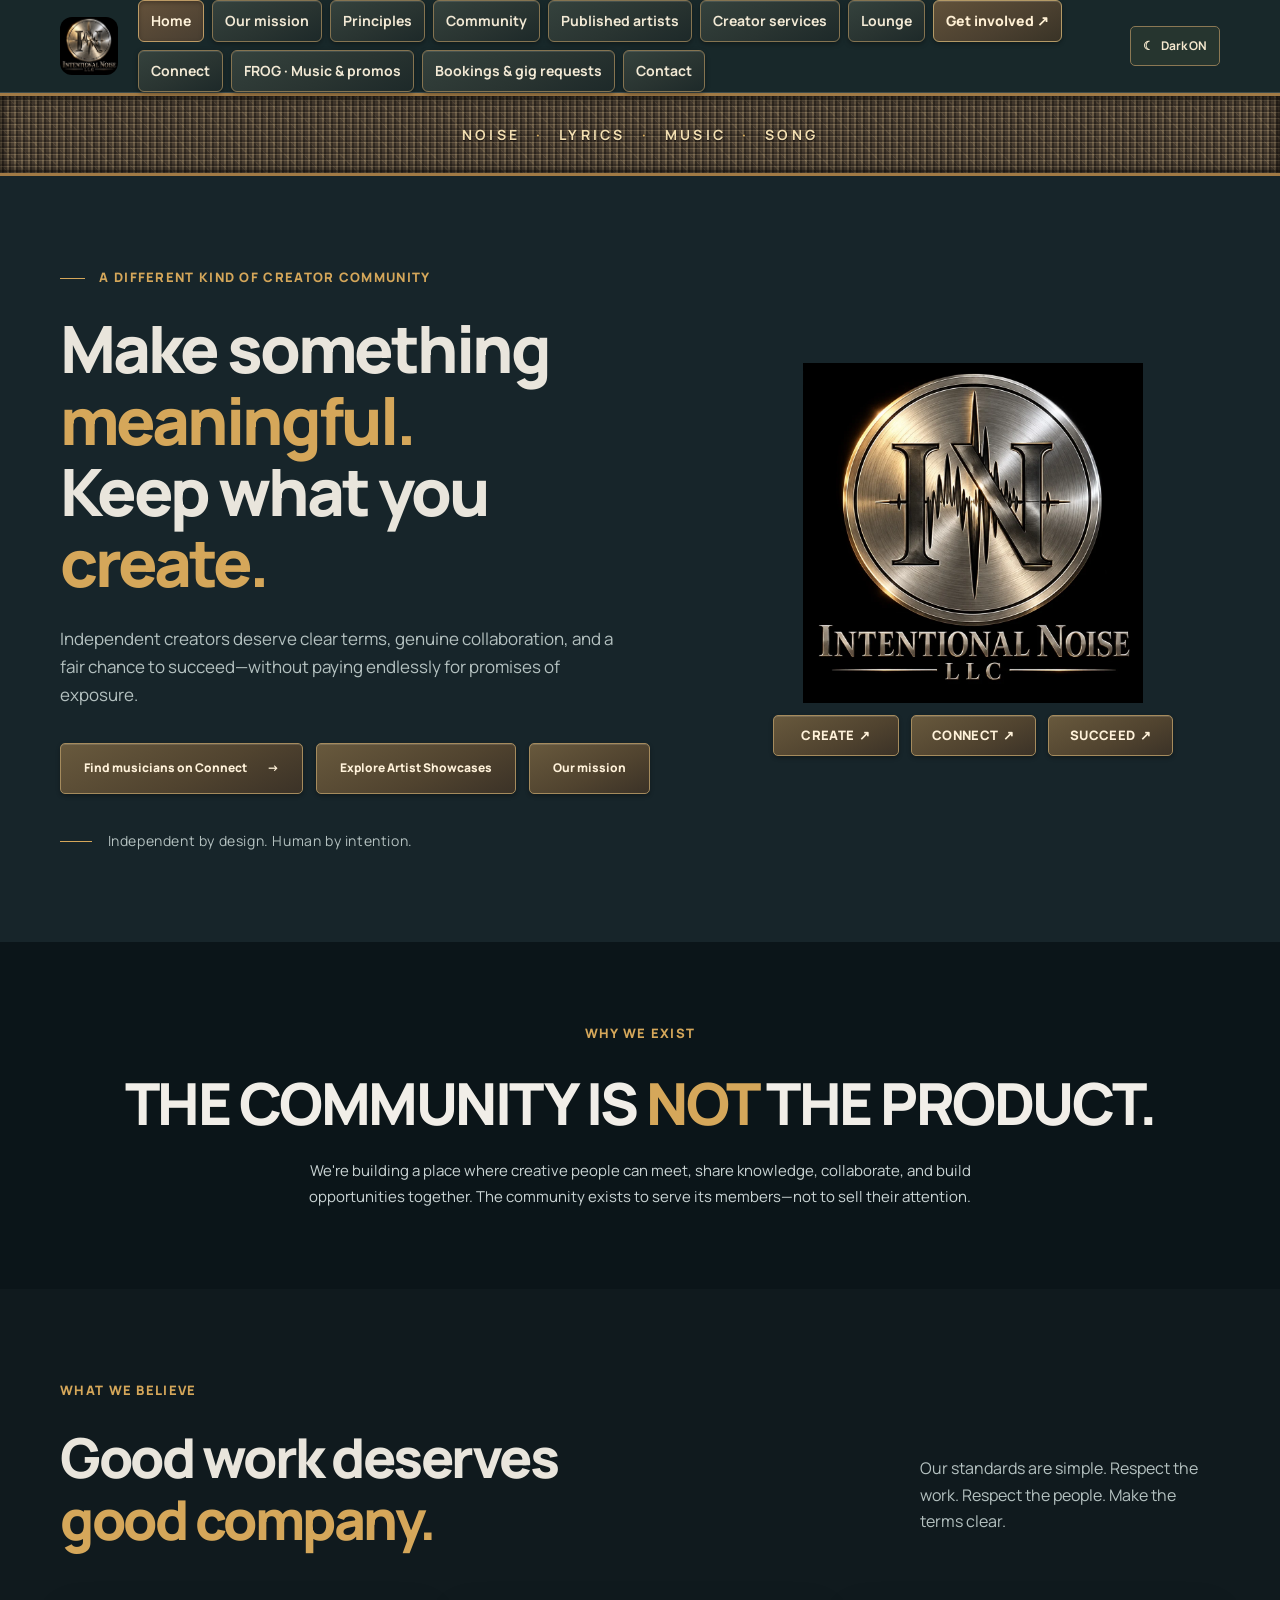
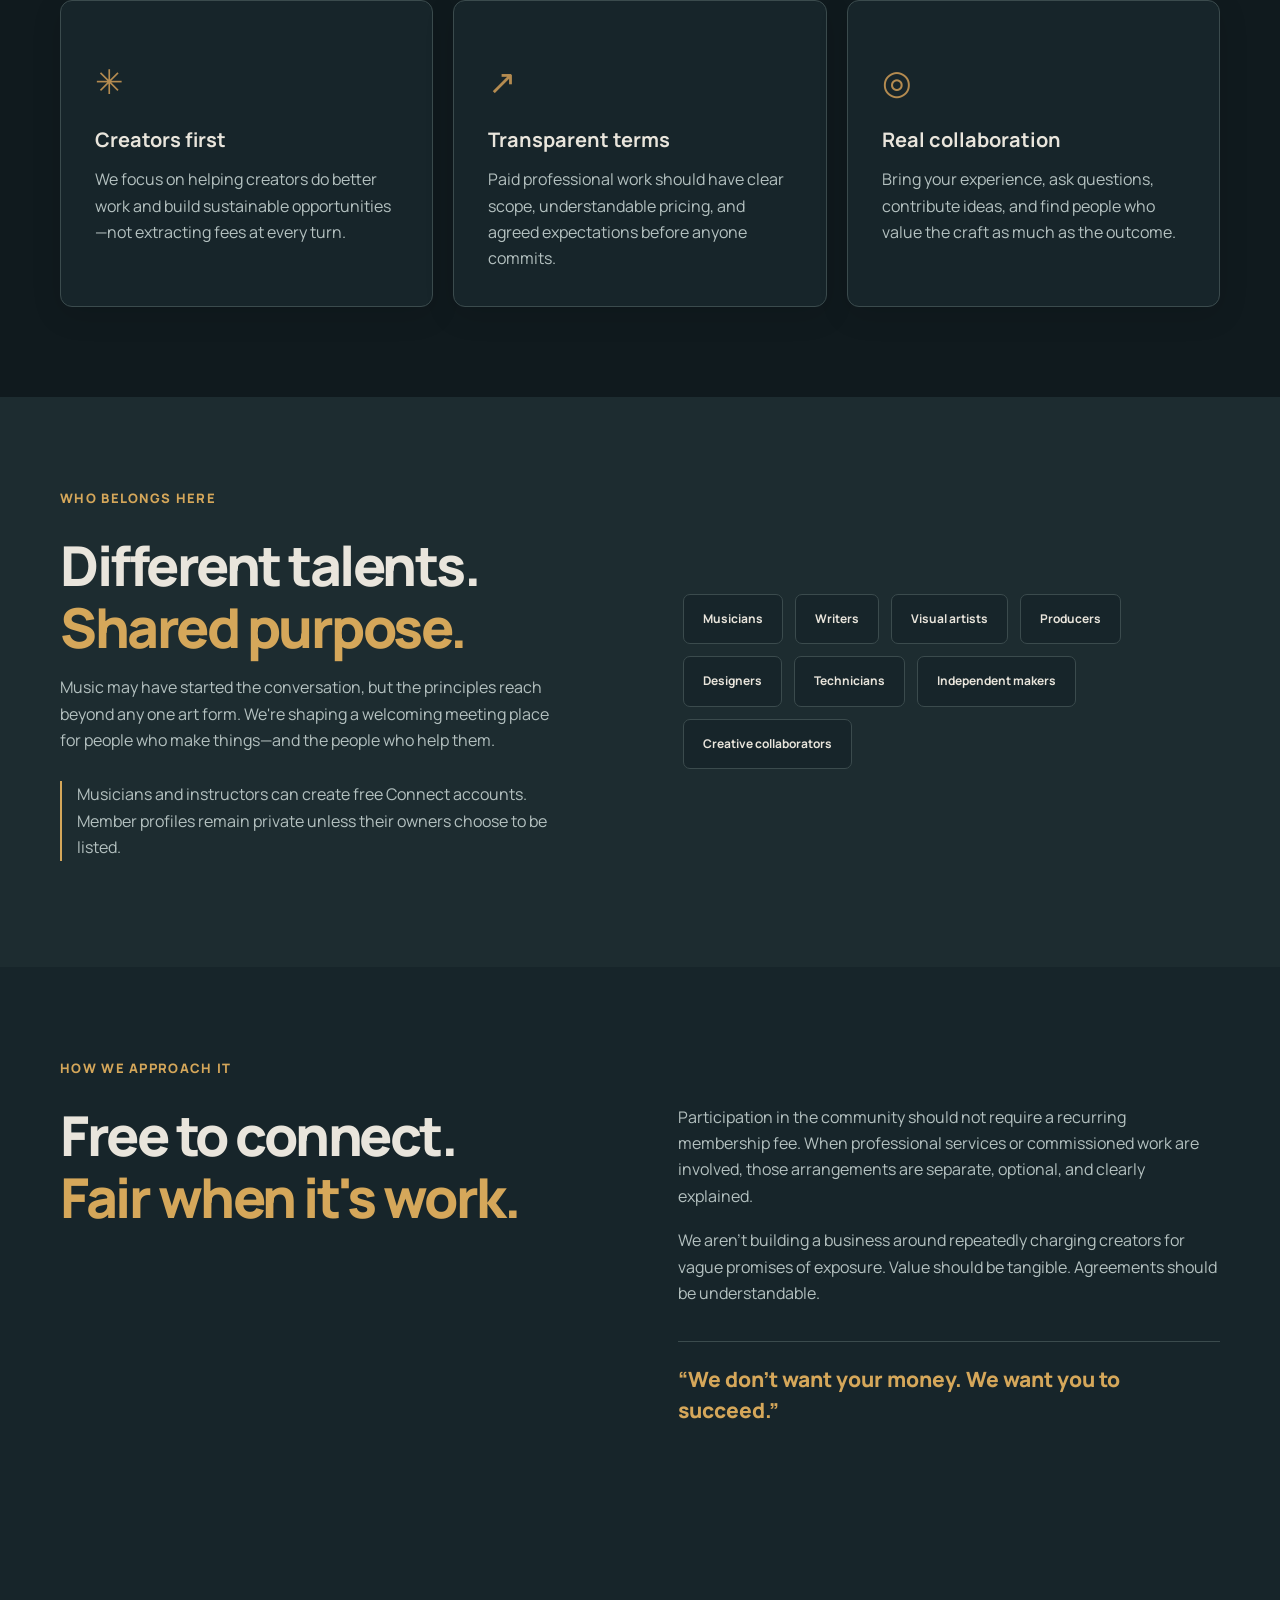
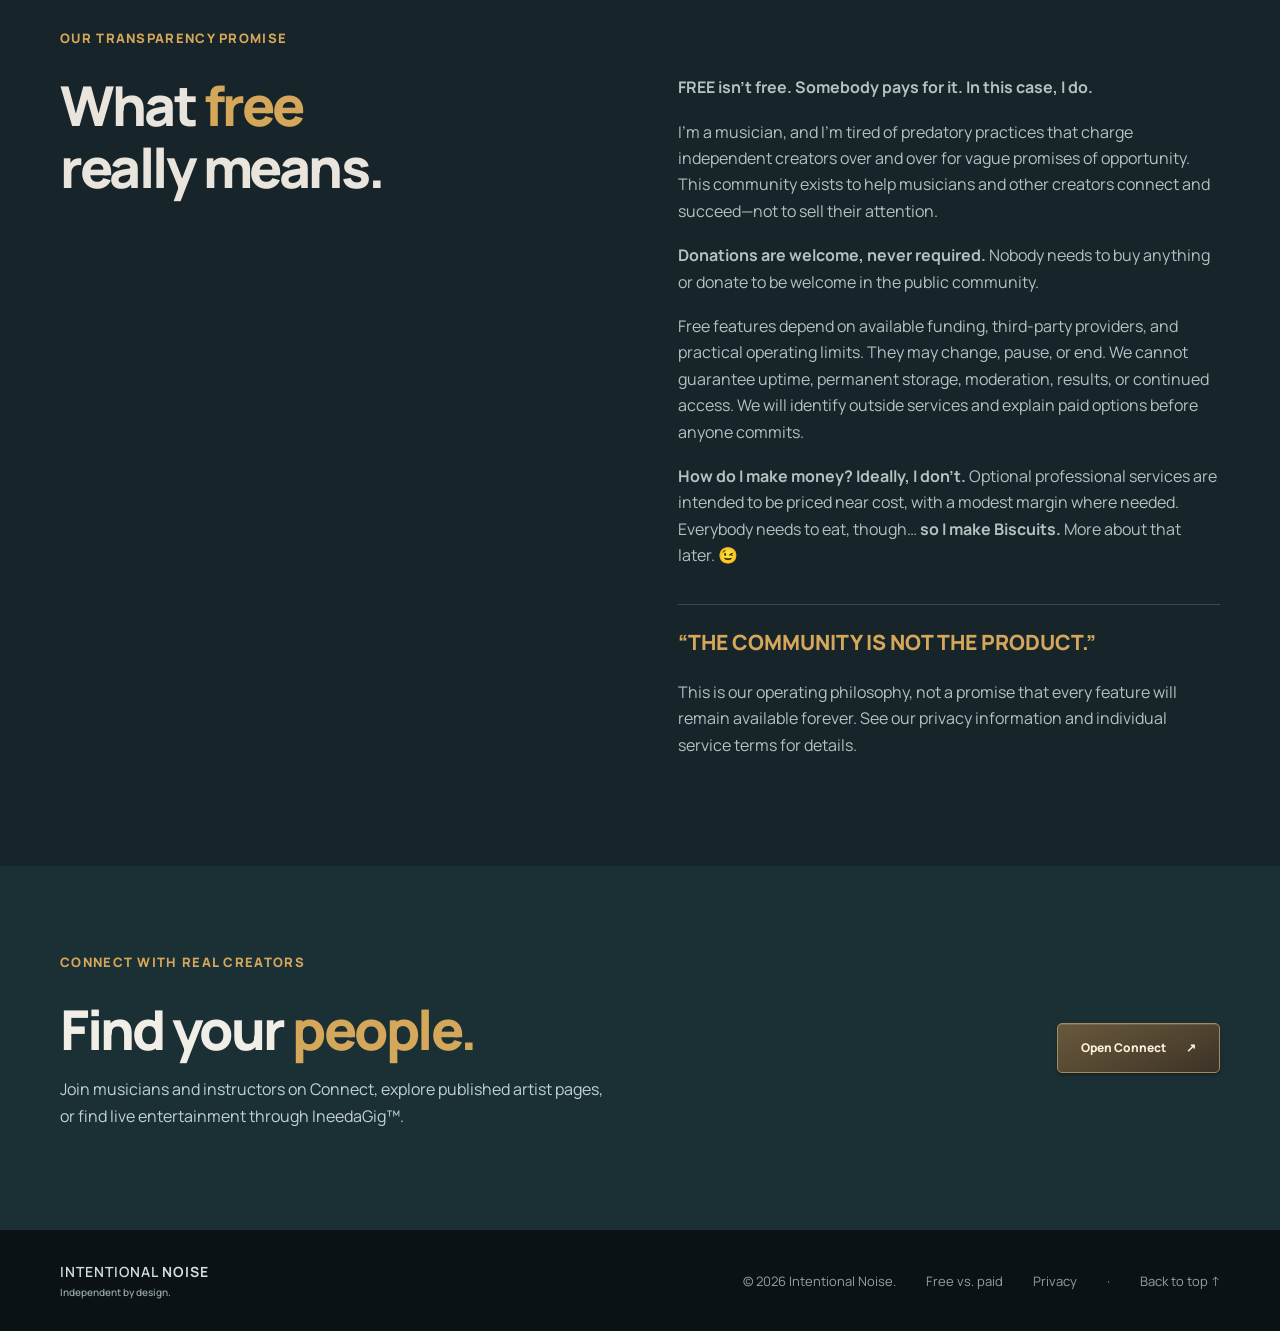
==== commit 60bc9c53: "Refresh live community wording and install public SEO metadata/sitemap" ====
--- a/index.html
+++ b/index.html
@@ -11,17 +11,17 @@
 <script>try{document.documentElement.dataset.theme=localStorage.getItem("in-theme")==="light"?"light":"dark"}catch(e){document.documentElement.dataset.theme="dark"}</script>
 <link href="styles.css?v=darkmode-20261110" rel="stylesheet"/>
 <script defer="" src="script.js?v=darkmode-20261110"></script>
-</head>
+<link rel="canonical" href="https://intentionalnoise.info/"><meta property="og:type" content="website"><meta property="og:site_name" content="Intentional Noise"><meta property="og:title" content="Intentional Noise | Creators First"><meta property="og:description" content="Intentional Noise: a creator-first community built around collaboration, transparency, and independent success."><meta property="og:url" content="https://intentionalnoise.info/"><meta name="twitter:card" content="summary"><script type="application/ld+json">{"@context":"https://schema.org","@type":"Organization","name":"Intentional Noise","url":"https://intentionalnoise.info/","description":"Independent creator community, musician collaboration and artist resources.","sameAs":["https://intentionalnoise.band/","https://intentionalnoise.com/"]}</script></head>
 <body>
-<a class="skip" href="#main">Skip to content</a><header class="site-header"><div class="wrap header-inner"><a aria-label="Intentional Noise LLC — homepage" class="brand" href="index.html"><span class="brand-logo"><img alt="Intentional Noise LLC" class="logo-for-dark" height="80" src="assets/logo-dark.webp" width="80"/><img alt="Intentional Noise LLC" class="logo-for-light" height="80" src="assets/logo-light.webp" width="80"/></span></a><button aria-controls="primary-nav" aria-expanded="false" aria-label="Open navigation" class="menu-toggle" type="button"><span></span><span></span><span></span></button><nav aria-label="Primary navigation" class="nav" id="primary-nav"><a aria-current="page" href="index.html">Home</a><a href="mission.html">Our mission</a><a href="principles.html">Principles</a><a href="community.html">Community</a><a href="artists.html">Published artists</a><a href="services.html">Creator services</a><a href="lounge.html">Lounge</a><a class="nav-cta" href="involved.html">Get involved ↗</a><a href="https://connect.intentionalnoise.info">Connect</a><a href="https://connect.intentionalnoise.info/releases-and-gigs.html">FROG · Music &amp; promos</a><a href="https://ineedagig.net/#book">Bookings &amp; gig requests</a><a href="https://intentionalnoise.com/contact.html">Contact</a></nav><button aria-label="Switch to light theme" class="theme-toggle" title="Change color theme" type="button"><span aria-hidden="true" class="theme-symbol">☀</span><span class="theme-label">Light</span></button></div></header><div class="amp-ribbon" aria-label="Noise, Lyrics, Music, Song">NOISE <span>·</span> LYRICS <span>·</span> MUSIC <span>·</span> SONG</div>
+<a class="skip" href="#main">Skip to content</a><header class="site-header"><div class="wrap header-inner"><a aria-label="Intentional Noise LLC — homepage" class="brand" href="index.html"><span class="brand-logo"><img alt="Intentional Noise LLC" class="logo-for-dark" height="80" src="assets/logo-dark.webp" width="80"/><img alt="Intentional Noise LLC" class="logo-for-light" height="80" src="assets/logo-light.webp" width="80"/></span></a><button aria-controls="primary-nav" aria-expanded="false" aria-label="Open navigation" class="menu-toggle" type="button"><span></span><span></span><span></span></button><nav aria-label="Primary navigation" class="nav" id="primary-nav"><a aria-current="page" href="index.html">Home</a><a href="mission.html">Our mission</a><a href="principles.html">Principles</a><a href="community.html">Community</a><a href="artists.html">Published artists</a><a href="services.html">Creator services</a><a href="lounge.html">Lounge</a><a class="nav-cta" href="involved.html">Get involved ↗</a><a href="https://www.connect.intentionalnoise.info">Connect</a><a href="https://www.connect.intentionalnoise.info/releases-and-gigs.html">FROG · Music &amp; promos</a><a href="https://ineedagig.net/#book">Bookings &amp; gig requests</a><a href="https://intentionalnoise.com/contact.html">Contact</a></nav><button aria-label="Switch to light theme" class="theme-toggle" title="Change color theme" type="button"><span aria-hidden="true" class="theme-symbol">☀</span><span class="theme-label">Light</span></button></div></header><div class="amp-ribbon" aria-label="Noise, Lyrics, Music, Song">NOISE <span>·</span> LYRICS <span>·</span> MUSIC <span>·</span> SONG</div>
 <main id="main">
-<section class="hero" id="top"><div class="wrap hero-grid"><div class="hero-content"><p class="eyebrow"><span class="eyebrow-line"></span> A DIFFERENT KIND OF CREATOR COMMUNITY</p><h1>Make something <em>meaningful.</em><br/>Keep what you <em>create.</em></h1><p class="hero-lede">Independent creators deserve clear terms, genuine collaboration, and a fair chance to succeed—without paying endlessly for promises of exposure.</p><div class="hero-actions"><a class="button primary" href="https://connect.intentionalnoise.info/">Find musicians on Connect <span aria-hidden="true">→</span></a><a class="button secondary" href="https://intentionalnoise.band/">Explore Artist Showcases</a><a class="button secondary" href="#mission">Our mission</a></div><div class="hero-note"><span class="note-rule"></span> Independent by design. Human by intention.</div></div><div aria-label="Explore Intentional Noise" class="hero-art branded-orbit"><div aria-hidden="true" class="orbit orbit-one"></div><div aria-hidden="true" class="orbit orbit-two"></div><div aria-hidden="true" class="orbit orbit-three"></div><a aria-label="Intentional Noise homepage" class="hero-logo-link" href="index.html"><img alt="Intentional Noise LLC" class="logo-for-dark" height="360" src="assets/logo-dark.webp" width="360"/><img alt="Intentional Noise LLC" class="logo-for-light" height="240" src="assets/logo-light.webp" width="360"/></a><a class="orbit-action orbit-create" href="community.html">CREATE <span aria-hidden="true">↗</span></a><a class="orbit-action orbit-connect" href="https://connect.intentionalnoise.info">CONNECT <span aria-hidden="true">↗</span></a><a class="orbit-action orbit-succeed" href="services.html">SUCCEED <span aria-hidden="true">↗</span></a></div></div></section>
+<section class="hero" id="top"><div class="wrap hero-grid"><div class="hero-content"><p class="eyebrow"><span class="eyebrow-line"></span> A DIFFERENT KIND OF CREATOR COMMUNITY</p><h1>Make something <em>meaningful.</em><br/>Keep what you <em>create.</em></h1><p class="hero-lede">Independent creators deserve clear terms, genuine collaboration, and a fair chance to succeed—without paying endlessly for promises of exposure.</p><div class="hero-actions"><a class="button primary" href="https://www.connect.intentionalnoise.info/">Find musicians on Connect <span aria-hidden="true">→</span></a><a class="button secondary" href="https://intentionalnoise.band/">Explore Artist Showcases</a><a class="button secondary" href="#mission">Our mission</a></div><div class="hero-note"><span class="note-rule"></span> Independent by design. Human by intention.</div></div><div aria-label="Explore Intentional Noise" class="hero-art branded-orbit"><div aria-hidden="true" class="orbit orbit-one"></div><div aria-hidden="true" class="orbit orbit-two"></div><div aria-hidden="true" class="orbit orbit-three"></div><a aria-label="Intentional Noise homepage" class="hero-logo-link" href="index.html"><img alt="Intentional Noise LLC" class="logo-for-dark" height="360" src="assets/logo-dark.webp" width="360"/><img alt="Intentional Noise LLC" class="logo-for-light" height="240" src="assets/logo-light.webp" width="360"/></a><a class="orbit-action orbit-create" href="community.html">CREATE <span aria-hidden="true">↗</span></a><a class="orbit-action orbit-connect" href="https://www.connect.intentionalnoise.info">CONNECT <span aria-hidden="true">↗</span></a><a class="orbit-action orbit-succeed" href="services.html">SUCCEED <span aria-hidden="true">↗</span></a></div></div></section>
 <section class="statement" id="mission"><div class="wrap"><p class="eyebrow light">WHY WE EXIST</p><h2>THE COMMUNITY IS <span>NOT</span> THE PRODUCT.</h2><p>We're building a place where creative people can meet, share knowledge, collaborate, and build opportunities together. The community exists to serve its members—not to sell their attention.</p></div></section>
 <section class="section principles" id="principles"><div class="wrap"><div class="section-heading"><div><p class="eyebrow">WHAT WE BELIEVE</p><h2>Good work deserves<br/><em>good company.</em></h2></div><p>Our standards are simple. Respect the work. Respect the people. Make the terms clear.</p></div><div class="principle-grid"><article class="principle"><div aria-hidden="true" class="principle-icon">✳</div><h3>Creators first</h3><p>We focus on helping creators do better work and build sustainable opportunities—not extracting fees at every turn.</p></article><article class="principle"><div aria-hidden="true" class="principle-icon">↗</div><h3>Transparent terms</h3><p>Paid professional work should have clear scope, understandable pricing, and agreed expectations before anyone commits.</p></article><article class="principle"><div aria-hidden="true" class="principle-icon">◎</div><h3>Real collaboration</h3><p>Bring your experience, ask questions, contribute ideas, and find people who value the craft as much as the outcome.</p></article></div></div></section>
-<section class="section community" id="community"><div class="wrap community-grid"><div><p class="eyebrow">WHO BELONGS HERE</p><h2>Different talents.<br/><em>Shared purpose.</em></h2><p>Music may have started the conversation, but the principles reach beyond any one art form. We're shaping a welcoming meeting place for people who make things—and the people who help them.</p><p class="small-note">Community features are in development. This page describes our direction, not a promise of services already operating.</p></div><div aria-label="Creative disciplines" class="community-tags"><span>Musicians</span><span>Writers</span><span>Visual artists</span><span>Producers</span><span>Designers</span><span>Technicians</span><span>Independent makers</span><span>Creative collaborators</span></div></div></section>
+<section class="section community" id="community"><div class="wrap community-grid"><div><p class="eyebrow">WHO BELONGS HERE</p><h2>Different talents.<br/><em>Shared purpose.</em></h2><p>Music may have started the conversation, but the principles reach beyond any one art form. We're shaping a welcoming meeting place for people who make things—and the people who help them.</p><p class="small-note">Musicians and instructors can create free Connect accounts. Member profiles remain private unless their owners choose to be listed.</p></div><div aria-label="Creative disciplines" class="community-tags"><span>Musicians</span><span>Writers</span><span>Visual artists</span><span>Producers</span><span>Designers</span><span>Technicians</span><span>Independent makers</span><span>Creative collaborators</span></div></div></section>
 <section class="section approach" id="approach"><div class="wrap"><p class="eyebrow">HOW WE APPROACH IT</p><div class="approach-grid"><h2>Free to connect.<br/><em>Fair when it's work.</em></h2><div><p>Participation in the community should not require a recurring membership fee. When professional services or commissioned work are involved, those arrangements are separate, optional, and clearly explained.</p><p>We aren't building a business around repeatedly charging creators for vague promises of exposure. Value should be tangible. Agreements should be understandable.</p><div class="quote">“We don't want your money. We want you to succeed.”</div></div></div></div></section>
 <section class="section approach" id="transparency"><div class="wrap"><p class="eyebrow">OUR TRANSPARENCY PROMISE</p><div class="approach-grid"><h2>What <em>free</em><br/>really means.</h2><div><p><strong>FREE isn't free. Somebody pays for it. In this case, I do.</strong></p><p>I'm a musician, and I'm tired of predatory practices that charge independent creators over and over for vague promises of opportunity. This community exists to help musicians and other creators connect and succeed—not to sell their attention.</p><p><strong>Donations are welcome, never required.</strong> Nobody needs to buy anything or donate to be welcome in the public community.</p><p>Free features depend on available funding, third-party providers, and practical operating limits. They may change, pause, or end. We cannot guarantee uptime, permanent storage, moderation, results, or continued access. We will identify outside services and explain paid options before anyone commits.</p><p><strong>How do I make money? Ideally, I don't.</strong> Optional professional services are intended to be priced near cost, with a modest margin where needed. Everybody needs to eat, though… <strong>so I make Biscuits.</strong> More about that later. 😉</p><div class="quote">“THE COMMUNITY IS NOT THE PRODUCT.”</div><p class="small-note">This is our operating philosophy, not a promise that every feature will remain available forever. See our <a href="privacy.html">privacy information</a> and individual service terms for details.</p></div></div></div></section>
-<section class="connect" id="connect"><div class="wrap connect-inner"><div><p class="eyebrow light">THE NEXT CHAPTER</p><h2>We're just getting <em>started.</em></h2><p>This community is taking shape. Follow the project as we build a better way for creators to work together.</p></div><a class="button light-button" href="https://intentionalnoise.com" rel="noopener noreferrer" target="_blank">Visit Intentional Noise <span aria-hidden="true">↗</span></a></div></section>
+<section class="connect" id="connect"><div class="wrap connect-inner"><div><p class="eyebrow light">CONNECT WITH REAL CREATORS</p><h2>Find your <em>people.</em></h2><p>Join musicians and instructors on Connect, explore published artist pages, or find live entertainment through IneedaGig™.</p></div><a class="button light-button" href="https://www.connect.intentionalnoise.info/">Open Connect <span aria-hidden="true">↗</span></a></div></section>
 </main>
 <footer class="footer"><div class="wrap footer-inner"><div class="footer-brand">INTENTIONAL <strong>NOISE</strong><small>Independent by design.</small></div><div class="footer-right"><span>© <span id="year">2026</span> Intentional Noise.</span><a href="https://ineedagig.net/free-vs-paid.html">Free vs. paid</a><a href="privacy.html">Privacy</a> · <a href="#top">Back to top ↑</a></div></div></footer>
 </body>
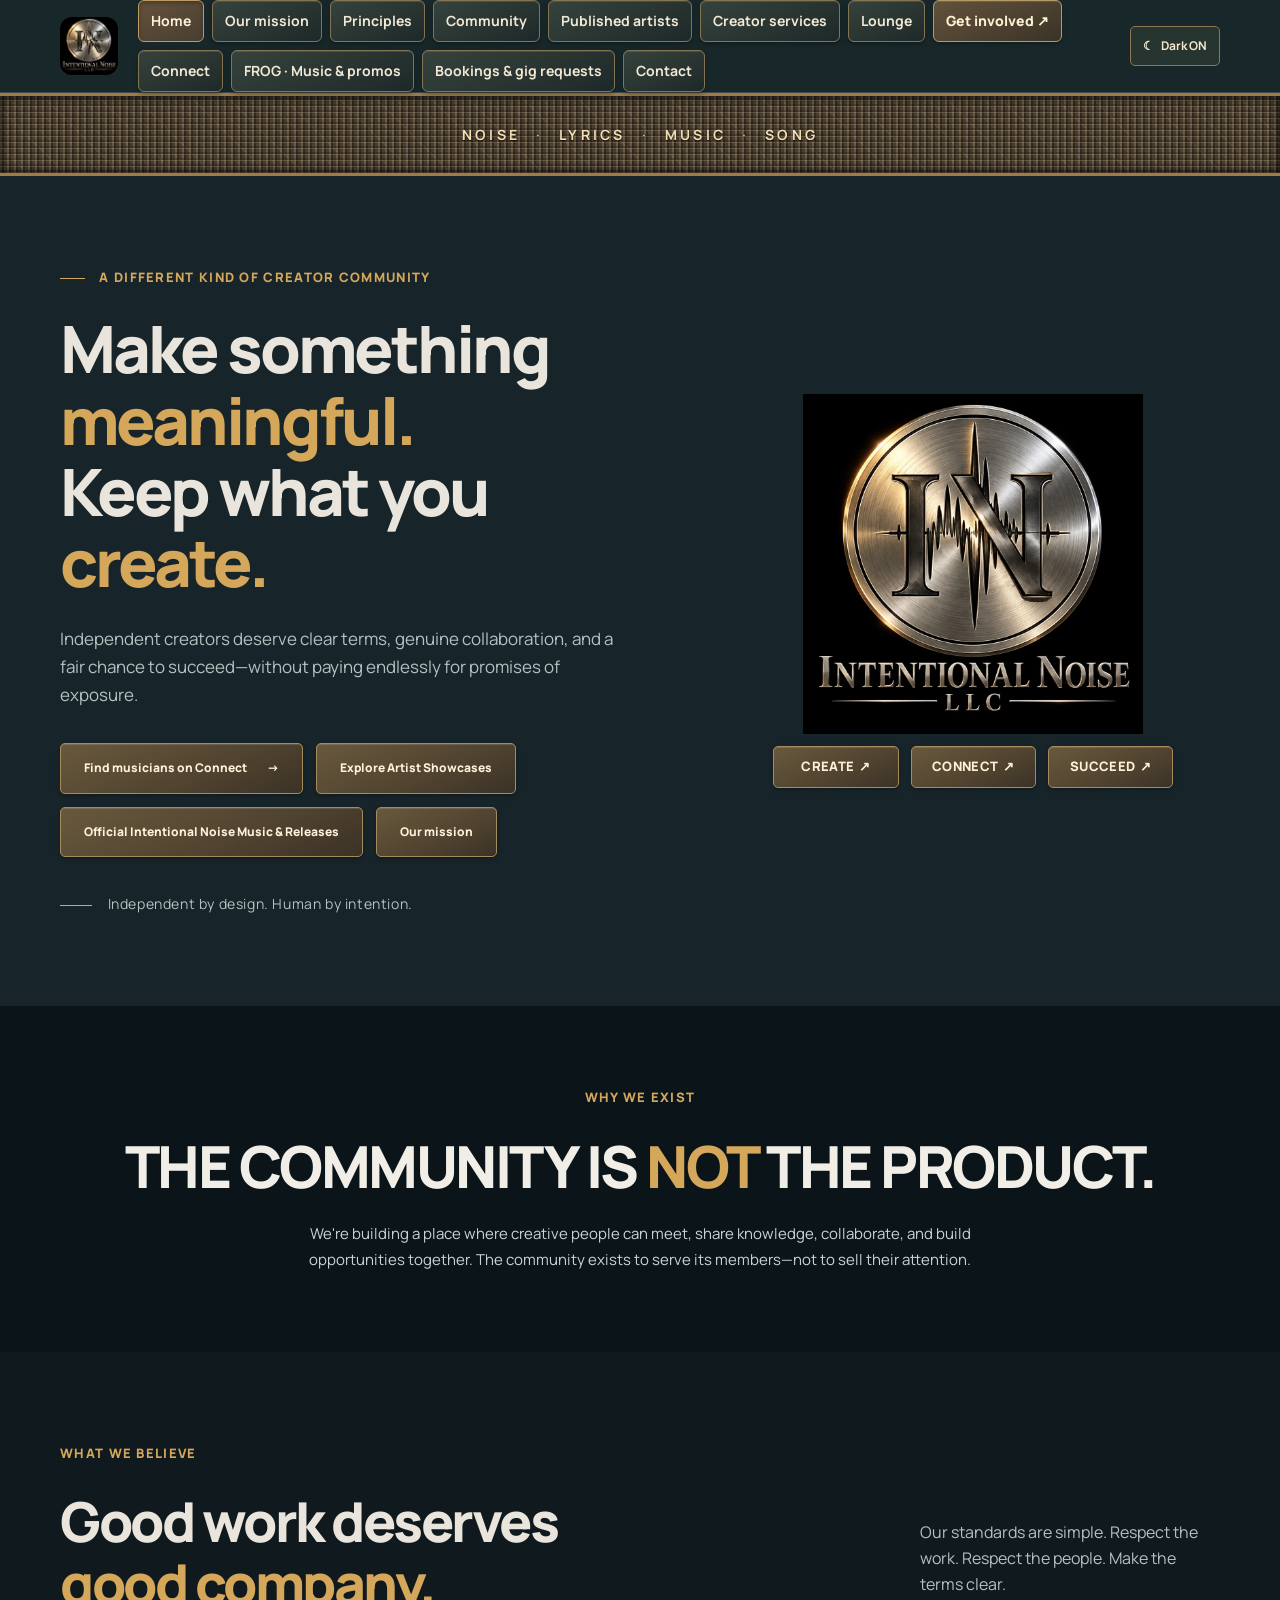
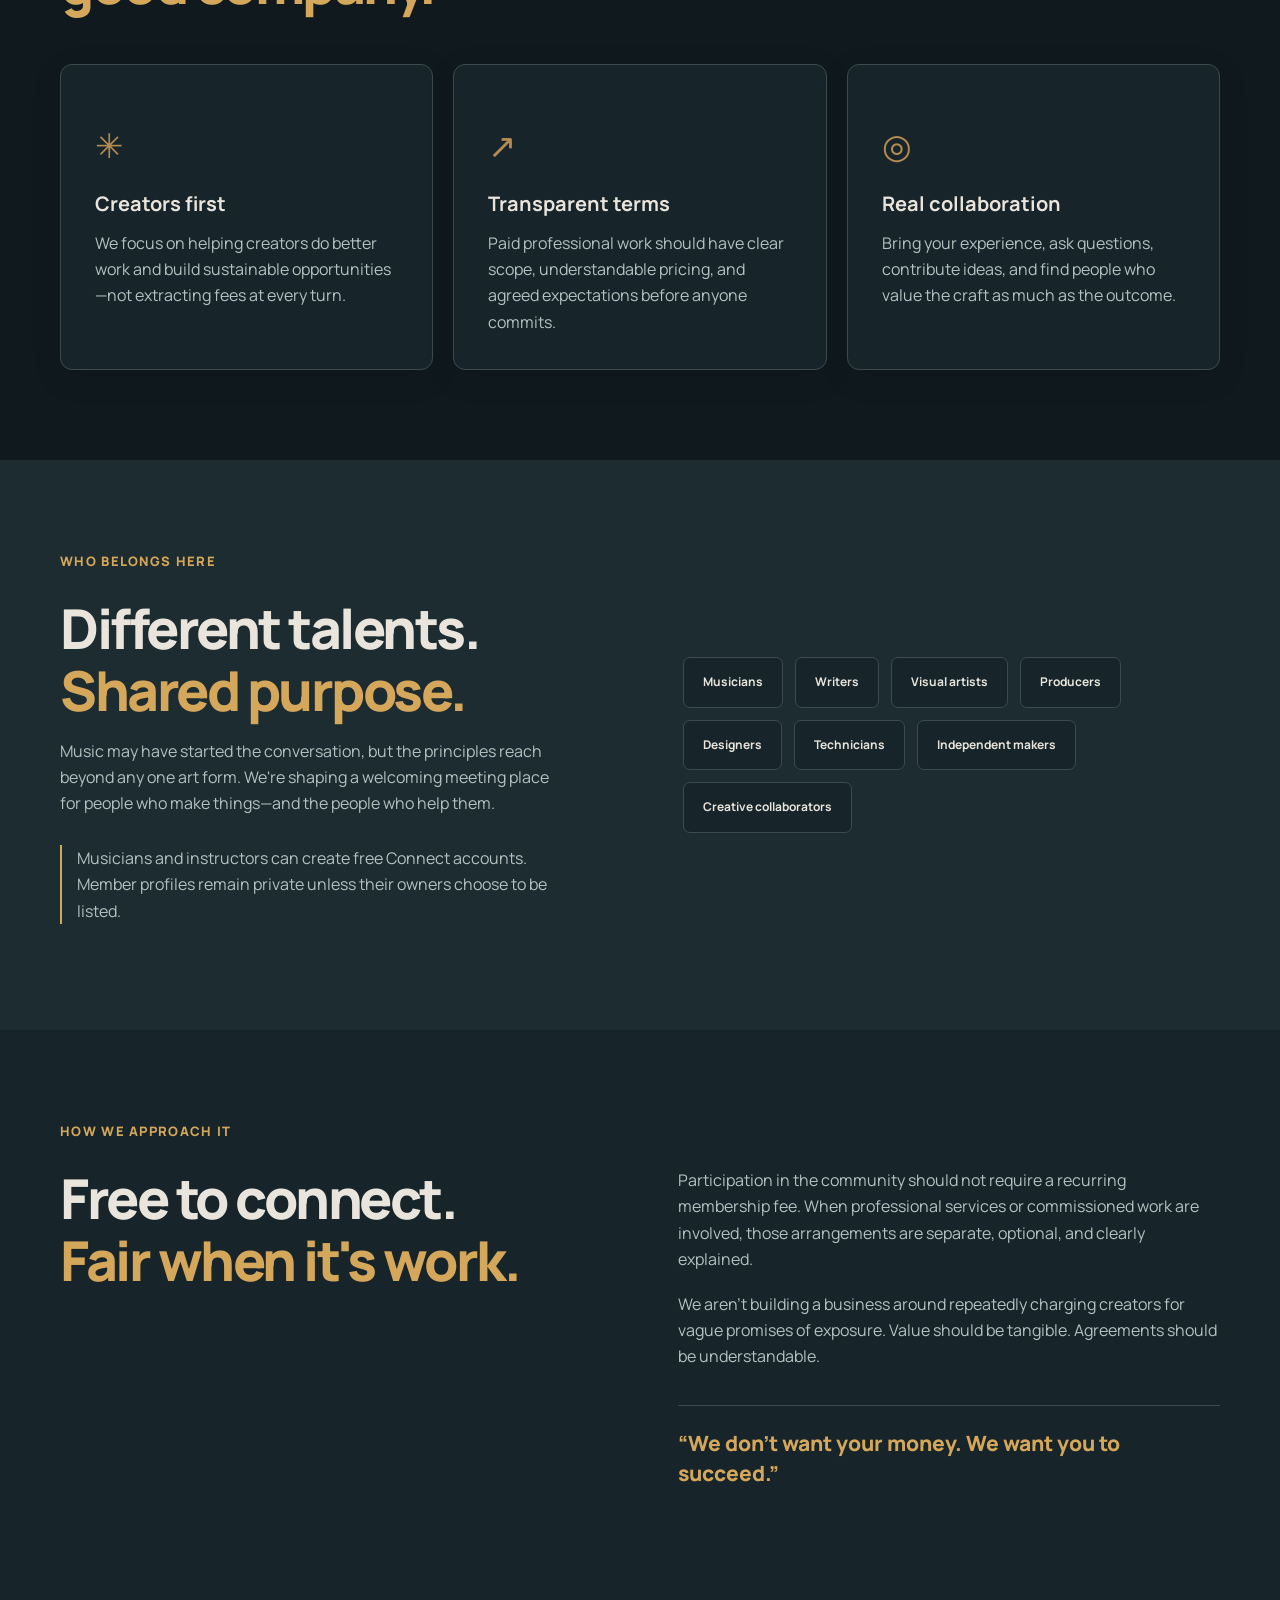
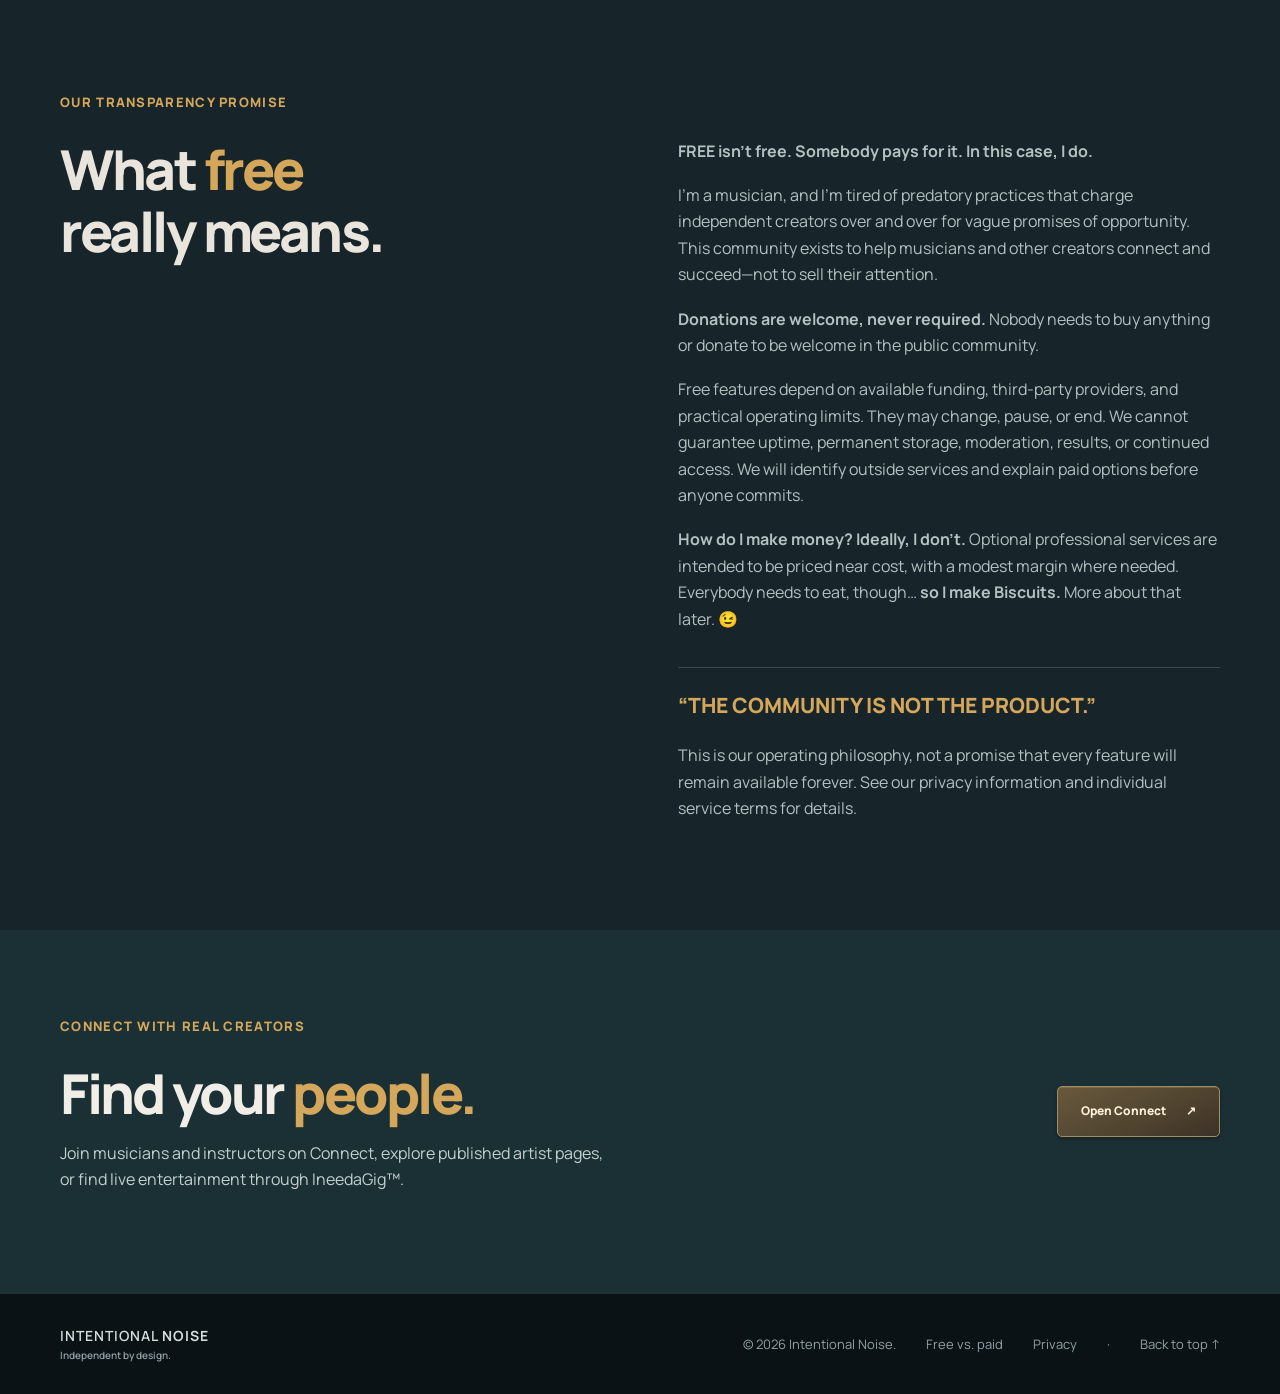
==== commit 691fee42: "Connect discoverable creator community to official Intentional Noise recording catalog" ====
--- a/index.html
+++ b/index.html
@@ -13,15 +13,15 @@
 <script defer="" src="script.js?v=darkmode-20261110"></script>
 <link rel="canonical" href="https://intentionalnoise.info/"><meta property="og:type" content="website"><meta property="og:site_name" content="Intentional Noise"><meta property="og:title" content="Intentional Noise | Creators First"><meta property="og:description" content="Intentional Noise: a creator-first community built around collaboration, transparency, and independent success."><meta property="og:url" content="https://intentionalnoise.info/"><meta name="twitter:card" content="summary"><script type="application/ld+json">{"@context":"https://schema.org","@type":"Organization","name":"Intentional Noise","url":"https://intentionalnoise.info/","description":"Independent creator community, musician collaboration and artist resources.","sameAs":["https://intentionalnoise.band/","https://intentionalnoise.com/"]}</script></head>
 <body>
-<a class="skip" href="#main">Skip to content</a><header class="site-header"><div class="wrap header-inner"><a aria-label="Intentional Noise LLC — homepage" class="brand" href="index.html"><span class="brand-logo"><img alt="Intentional Noise LLC" class="logo-for-dark" height="80" src="assets/logo-dark.webp" width="80"/><img alt="Intentional Noise LLC" class="logo-for-light" height="80" src="assets/logo-light.webp" width="80"/></span></a><button aria-controls="primary-nav" aria-expanded="false" aria-label="Open navigation" class="menu-toggle" type="button"><span></span><span></span><span></span></button><nav aria-label="Primary navigation" class="nav" id="primary-nav"><a aria-current="page" href="index.html">Home</a><a href="mission.html">Our mission</a><a href="principles.html">Principles</a><a href="community.html">Community</a><a href="artists.html">Published artists</a><a href="services.html">Creator services</a><a href="lounge.html">Lounge</a><a class="nav-cta" href="involved.html">Get involved ↗</a><a href="https://www.connect.intentionalnoise.info">Connect</a><a href="https://www.connect.intentionalnoise.info/releases-and-gigs.html">FROG · Music &amp; promos</a><a href="https://ineedagig.net/#book">Bookings &amp; gig requests</a><a href="https://intentionalnoise.com/contact.html">Contact</a></nav><button aria-label="Switch to light theme" class="theme-toggle" title="Change color theme" type="button"><span aria-hidden="true" class="theme-symbol">☀</span><span class="theme-label">Light</span></button></div></header><div class="amp-ribbon" aria-label="Noise, Lyrics, Music, Song">NOISE <span>·</span> LYRICS <span>·</span> MUSIC <span>·</span> SONG</div>
+<a class="skip" href="#main">Skip to content</a><header class="site-header"><div class="wrap header-inner"><a aria-label="Intentional Noise LLC — homepage" class="brand" href="index.html"><span class="brand-logo"><img alt="Intentional Noise LLC" class="logo-for-dark" height="80" src="assets/logo-dark.webp" width="80"/><img alt="Intentional Noise LLC" class="logo-for-light" height="80" src="assets/logo-light.webp" width="80"/></span></a><button aria-controls="primary-nav" aria-expanded="false" aria-label="Open navigation" class="menu-toggle" type="button"><span></span><span></span><span></span></button><nav aria-label="Primary navigation" class="nav" id="primary-nav"><a aria-current="page" href="index.html">Home</a><a href="mission.html">Our mission</a><a href="principles.html">Principles</a><a href="community.html">Community</a><a href="artists.html">Published artists</a><a href="services.html">Creator services</a><a href="lounge.html">Lounge</a><a class="nav-cta" href="involved.html">Get involved ↗</a><a href="https://connect.intentionalnoise.info">Connect</a><a href="https://connect.intentionalnoise.info/releases-and-gigs.html">FROG · Music &amp; promos</a><a href="https://ineedagig.net/#book">Bookings &amp; gig requests</a><a href="https://intentionalnoise.com/contact.html">Contact</a></nav><button aria-label="Switch to light theme" class="theme-toggle" title="Change color theme" type="button"><span aria-hidden="true" class="theme-symbol">☀</span><span class="theme-label">Light</span></button></div></header><div class="amp-ribbon" aria-label="Noise, Lyrics, Music, Song">NOISE <span>·</span> LYRICS <span>·</span> MUSIC <span>·</span> SONG</div>
 <main id="main">
-<section class="hero" id="top"><div class="wrap hero-grid"><div class="hero-content"><p class="eyebrow"><span class="eyebrow-line"></span> A DIFFERENT KIND OF CREATOR COMMUNITY</p><h1>Make something <em>meaningful.</em><br/>Keep what you <em>create.</em></h1><p class="hero-lede">Independent creators deserve clear terms, genuine collaboration, and a fair chance to succeed—without paying endlessly for promises of exposure.</p><div class="hero-actions"><a class="button primary" href="https://www.connect.intentionalnoise.info/">Find musicians on Connect <span aria-hidden="true">→</span></a><a class="button secondary" href="https://intentionalnoise.band/">Explore Artist Showcases</a><a class="button secondary" href="#mission">Our mission</a></div><div class="hero-note"><span class="note-rule"></span> Independent by design. Human by intention.</div></div><div aria-label="Explore Intentional Noise" class="hero-art branded-orbit"><div aria-hidden="true" class="orbit orbit-one"></div><div aria-hidden="true" class="orbit orbit-two"></div><div aria-hidden="true" class="orbit orbit-three"></div><a aria-label="Intentional Noise homepage" class="hero-logo-link" href="index.html"><img alt="Intentional Noise LLC" class="logo-for-dark" height="360" src="assets/logo-dark.webp" width="360"/><img alt="Intentional Noise LLC" class="logo-for-light" height="240" src="assets/logo-light.webp" width="360"/></a><a class="orbit-action orbit-create" href="community.html">CREATE <span aria-hidden="true">↗</span></a><a class="orbit-action orbit-connect" href="https://www.connect.intentionalnoise.info">CONNECT <span aria-hidden="true">↗</span></a><a class="orbit-action orbit-succeed" href="services.html">SUCCEED <span aria-hidden="true">↗</span></a></div></div></section>
+<section class="hero" id="top"><div class="wrap hero-grid"><div class="hero-content"><p class="eyebrow"><span class="eyebrow-line"></span> A DIFFERENT KIND OF CREATOR COMMUNITY</p><h1>Make something <em>meaningful.</em><br/>Keep what you <em>create.</em></h1><p class="hero-lede">Independent creators deserve clear terms, genuine collaboration, and a fair chance to succeed—without paying endlessly for promises of exposure.</p><div class="hero-actions"><a class="button primary" href="https://connect.intentionalnoise.info/">Find musicians on Connect <span aria-hidden="true">→</span></a><a class="button secondary" href="https://intentionalnoise.band/">Explore Artist Showcases</a><a class="button secondary" href="https://intentionalnoise.com/music.html">Official Intentional Noise Music &amp; Releases</a><a class="button secondary" href="#mission">Our mission</a></div><div class="hero-note"><span class="note-rule"></span> Independent by design. Human by intention.</div></div><div aria-label="Explore Intentional Noise" class="hero-art branded-orbit"><div aria-hidden="true" class="orbit orbit-one"></div><div aria-hidden="true" class="orbit orbit-two"></div><div aria-hidden="true" class="orbit orbit-three"></div><a aria-label="Intentional Noise homepage" class="hero-logo-link" href="index.html"><img alt="Intentional Noise LLC" class="logo-for-dark" height="360" src="assets/logo-dark.webp" width="360"/><img alt="Intentional Noise LLC" class="logo-for-light" height="240" src="assets/logo-light.webp" width="360"/></a><a class="orbit-action orbit-create" href="community.html">CREATE <span aria-hidden="true">↗</span></a><a class="orbit-action orbit-connect" href="https://connect.intentionalnoise.info">CONNECT <span aria-hidden="true">↗</span></a><a class="orbit-action orbit-succeed" href="services.html">SUCCEED <span aria-hidden="true">↗</span></a></div></div></section>
 <section class="statement" id="mission"><div class="wrap"><p class="eyebrow light">WHY WE EXIST</p><h2>THE COMMUNITY IS <span>NOT</span> THE PRODUCT.</h2><p>We're building a place where creative people can meet, share knowledge, collaborate, and build opportunities together. The community exists to serve its members—not to sell their attention.</p></div></section>
 <section class="section principles" id="principles"><div class="wrap"><div class="section-heading"><div><p class="eyebrow">WHAT WE BELIEVE</p><h2>Good work deserves<br/><em>good company.</em></h2></div><p>Our standards are simple. Respect the work. Respect the people. Make the terms clear.</p></div><div class="principle-grid"><article class="principle"><div aria-hidden="true" class="principle-icon">✳</div><h3>Creators first</h3><p>We focus on helping creators do better work and build sustainable opportunities—not extracting fees at every turn.</p></article><article class="principle"><div aria-hidden="true" class="principle-icon">↗</div><h3>Transparent terms</h3><p>Paid professional work should have clear scope, understandable pricing, and agreed expectations before anyone commits.</p></article><article class="principle"><div aria-hidden="true" class="principle-icon">◎</div><h3>Real collaboration</h3><p>Bring your experience, ask questions, contribute ideas, and find people who value the craft as much as the outcome.</p></article></div></div></section>
 <section class="section community" id="community"><div class="wrap community-grid"><div><p class="eyebrow">WHO BELONGS HERE</p><h2>Different talents.<br/><em>Shared purpose.</em></h2><p>Music may have started the conversation, but the principles reach beyond any one art form. We're shaping a welcoming meeting place for people who make things—and the people who help them.</p><p class="small-note">Musicians and instructors can create free Connect accounts. Member profiles remain private unless their owners choose to be listed.</p></div><div aria-label="Creative disciplines" class="community-tags"><span>Musicians</span><span>Writers</span><span>Visual artists</span><span>Producers</span><span>Designers</span><span>Technicians</span><span>Independent makers</span><span>Creative collaborators</span></div></div></section>
 <section class="section approach" id="approach"><div class="wrap"><p class="eyebrow">HOW WE APPROACH IT</p><div class="approach-grid"><h2>Free to connect.<br/><em>Fair when it's work.</em></h2><div><p>Participation in the community should not require a recurring membership fee. When professional services or commissioned work are involved, those arrangements are separate, optional, and clearly explained.</p><p>We aren't building a business around repeatedly charging creators for vague promises of exposure. Value should be tangible. Agreements should be understandable.</p><div class="quote">“We don't want your money. We want you to succeed.”</div></div></div></div></section>
 <section class="section approach" id="transparency"><div class="wrap"><p class="eyebrow">OUR TRANSPARENCY PROMISE</p><div class="approach-grid"><h2>What <em>free</em><br/>really means.</h2><div><p><strong>FREE isn't free. Somebody pays for it. In this case, I do.</strong></p><p>I'm a musician, and I'm tired of predatory practices that charge independent creators over and over for vague promises of opportunity. This community exists to help musicians and other creators connect and succeed—not to sell their attention.</p><p><strong>Donations are welcome, never required.</strong> Nobody needs to buy anything or donate to be welcome in the public community.</p><p>Free features depend on available funding, third-party providers, and practical operating limits. They may change, pause, or end. We cannot guarantee uptime, permanent storage, moderation, results, or continued access. We will identify outside services and explain paid options before anyone commits.</p><p><strong>How do I make money? Ideally, I don't.</strong> Optional professional services are intended to be priced near cost, with a modest margin where needed. Everybody needs to eat, though… <strong>so I make Biscuits.</strong> More about that later. 😉</p><div class="quote">“THE COMMUNITY IS NOT THE PRODUCT.”</div><p class="small-note">This is our operating philosophy, not a promise that every feature will remain available forever. See our <a href="privacy.html">privacy information</a> and individual service terms for details.</p></div></div></div></section>
-<section class="connect" id="connect"><div class="wrap connect-inner"><div><p class="eyebrow light">CONNECT WITH REAL CREATORS</p><h2>Find your <em>people.</em></h2><p>Join musicians and instructors on Connect, explore published artist pages, or find live entertainment through IneedaGig™.</p></div><a class="button light-button" href="https://www.connect.intentionalnoise.info/">Open Connect <span aria-hidden="true">↗</span></a></div></section>
+<section class="connect" id="connect"><div class="wrap connect-inner"><div><p class="eyebrow light">CONNECT WITH REAL CREATORS</p><h2>Find your <em>people.</em></h2><p>Join musicians and instructors on Connect, explore published artist pages, or find live entertainment through IneedaGig™.</p></div><a class="button light-button" href="https://connect.intentionalnoise.info/">Open Connect <span aria-hidden="true">↗</span></a></div></section>
 </main>
 <footer class="footer"><div class="wrap footer-inner"><div class="footer-brand">INTENTIONAL <strong>NOISE</strong><small>Independent by design.</small></div><div class="footer-right"><span>© <span id="year">2026</span> Intentional Noise.</span><a href="https://ineedagig.net/free-vs-paid.html">Free vs. paid</a><a href="privacy.html">Privacy</a> · <a href="#top">Back to top ↑</a></div></div></footer>
 </body>
